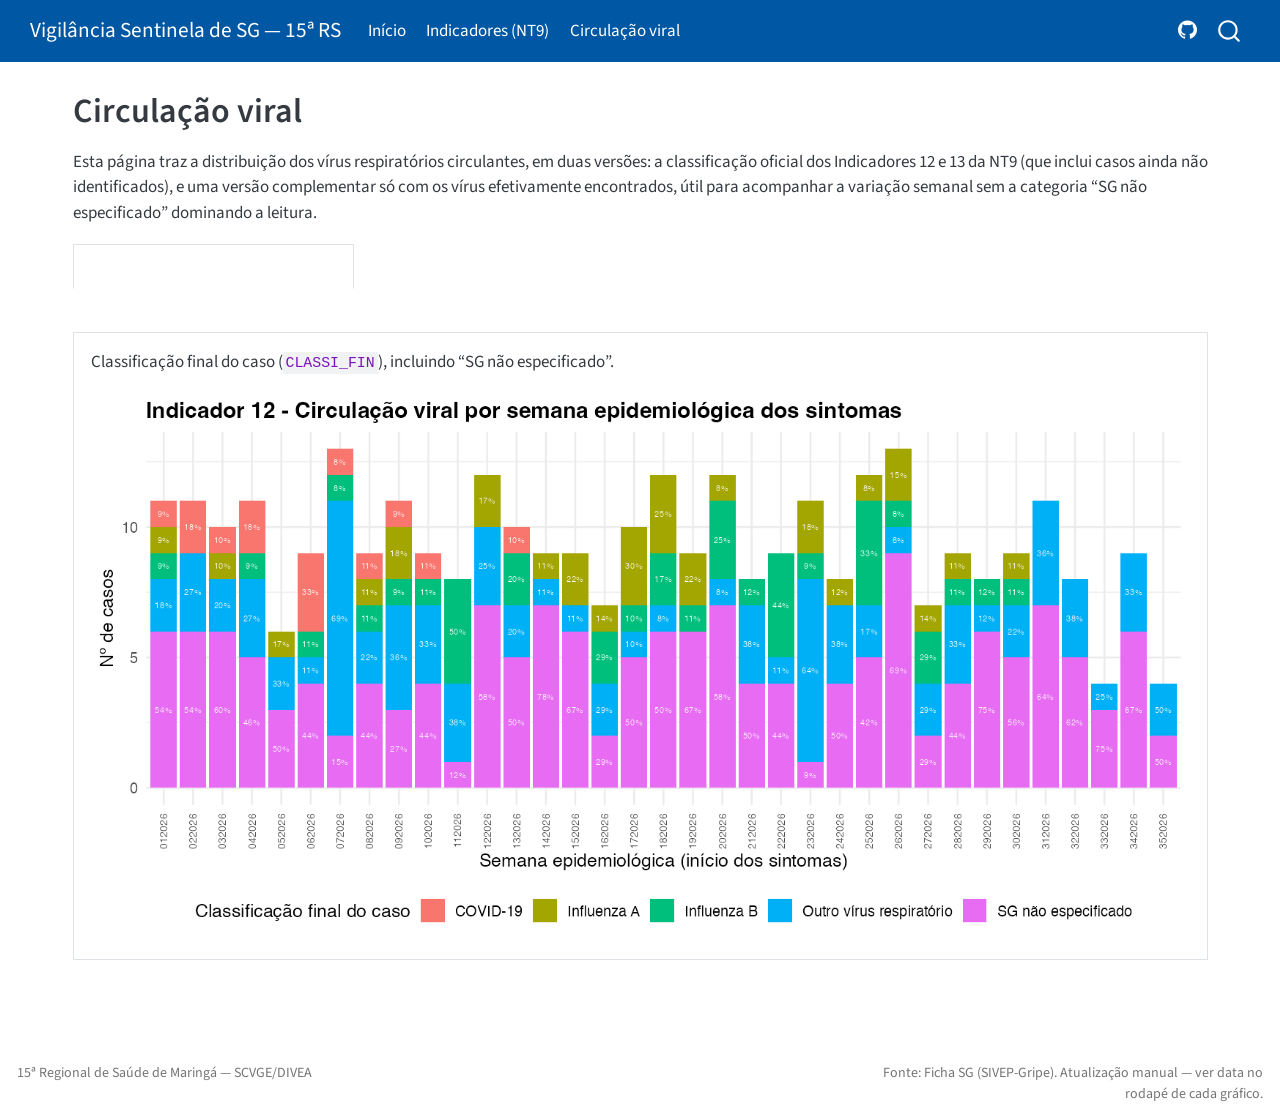
==== docs/circulacao-viral.html @ 69118b9c "Atualiza indicadores SG - 2026-09-19 02:46" ====
<!DOCTYPE html>
<html xmlns="http://www.w3.org/1999/xhtml" lang="en" xml:lang="en"><head>

<meta charset="utf-8">
<meta name="generator" content="quarto-1.8.27">

<meta name="viewport" content="width=device-width, initial-scale=1.0, user-scalable=yes">


<title>Circulação viral – Vigilância Sentinela de SG — 15ª RS</title>
<style>
code{white-space: pre-wrap;}
span.smallcaps{font-variant: small-caps;}
div.columns{display: flex; gap: min(4vw, 1.5em);}
div.column{flex: auto; overflow-x: auto;}
div.hanging-indent{margin-left: 1.5em; text-indent: -1.5em;}
ul.task-list{list-style: none;}
ul.task-list li input[type="checkbox"] {
  width: 0.8em;
  margin: 0 0.8em 0.2em -1em; /* quarto-specific, see https://github.com/quarto-dev/quarto-cli/issues/4556 */ 
  vertical-align: middle;
}
</style>


<script src="site_libs/quarto-nav/quarto-nav.js"></script>
<script src="site_libs/quarto-nav/headroom.min.js"></script>
<script src="site_libs/clipboard/clipboard.min.js"></script>
<script src="site_libs/quarto-search/autocomplete.umd.js"></script>
<script src="site_libs/quarto-search/fuse.min.js"></script>
<script src="site_libs/quarto-search/quarto-search.js"></script>
<meta name="quarto:offset" content="./">
<script src="site_libs/quarto-html/quarto.js" type="module"></script>
<script src="site_libs/quarto-html/tabsets/tabsets.js" type="module"></script>
<script src="site_libs/quarto-html/axe/axe-check.js" type="module"></script>
<script src="site_libs/quarto-html/popper.min.js"></script>
<script src="site_libs/quarto-html/tippy.umd.min.js"></script>
<script src="site_libs/quarto-html/anchor.min.js"></script>
<link href="site_libs/quarto-html/tippy.css" rel="stylesheet">
<link href="site_libs/quarto-html/quarto-syntax-highlighting-ed96de9b727972fe78a7b5d16c58bf87.css" rel="stylesheet" id="quarto-text-highlighting-styles">
<script src="site_libs/bootstrap/bootstrap.min.js"></script>
<link href="site_libs/bootstrap/bootstrap-icons.css" rel="stylesheet">
<link href="site_libs/bootstrap/bootstrap-f245066ca199b7326ac6b360085ddf3a.min.css" rel="stylesheet" append-hash="true" id="quarto-bootstrap" data-mode="light">
<script id="quarto-search-options" type="application/json">{
  "location": "navbar",
  "copy-button": false,
  "collapse-after": 3,
  "panel-placement": "end",
  "type": "overlay",
  "limit": 50,
  "keyboard-shortcut": [
    "f",
    "/",
    "s"
  ],
  "show-item-context": false,
  "language": {
    "search-no-results-text": "No results",
    "search-matching-documents-text": "matching documents",
    "search-copy-link-title": "Copy link to search",
    "search-hide-matches-text": "Hide additional matches",
    "search-more-match-text": "more match in this document",
    "search-more-matches-text": "more matches in this document",
    "search-clear-button-title": "Clear",
    "search-text-placeholder": "",
    "search-detached-cancel-button-title": "Cancel",
    "search-submit-button-title": "Submit",
    "search-label": "Search"
  }
}</script>


<link rel="stylesheet" href="styles.css">
</head>

<body class="nav-fixed quarto-light">

<div id="quarto-search-results"></div>
  <header id="quarto-header" class="headroom fixed-top">
    <nav class="navbar navbar-expand-lg " data-bs-theme="dark">
      <div class="navbar-container container-fluid">
      <div class="navbar-brand-container mx-auto">
    <a class="navbar-brand" href="./index.html">
    <span class="navbar-title">Vigilância Sentinela de SG — 15ª RS</span>
    </a>
  </div>
            <div id="quarto-search" class="" title="Search"></div>
          <button class="navbar-toggler" type="button" data-bs-toggle="collapse" data-bs-target="#navbarCollapse" aria-controls="navbarCollapse" role="menu" aria-expanded="false" aria-label="Toggle navigation" onclick="if (window.quartoToggleHeadroom) { window.quartoToggleHeadroom(); }">
  <span class="navbar-toggler-icon"></span>
</button>
          <div class="collapse navbar-collapse" id="navbarCollapse">
            <ul class="navbar-nav navbar-nav-scroll me-auto">
  <li class="nav-item">
    <a class="nav-link" href="./index.html"> 
<span class="menu-text">Início</span></a>
  </li>  
  <li class="nav-item">
    <a class="nav-link" href="./indicadores.html"> 
<span class="menu-text">Indicadores (NT9)</span></a>
  </li>  
  <li class="nav-item">
    <a class="nav-link active" href="./circulacao-viral.html" aria-current="page"> 
<span class="menu-text">Circulação viral</span></a>
  </li>  
</ul>
            <ul class="navbar-nav navbar-nav-scroll ms-auto">
  <li class="nav-item compact">
    <a class="nav-link" href="https://github.com/valentim1979/vigilancia-sentinela"> <i class="bi bi-github" role="img" aria-label="GitHub">
</i> 
<span class="menu-text"></span></a>
  </li>  
</ul>
          </div> <!-- /navcollapse -->
            <div class="quarto-navbar-tools">
</div>
      </div> <!-- /container-fluid -->
    </nav>
</header>
<!-- content -->
<div id="quarto-content" class="quarto-container page-columns page-rows-contents page-layout-full page-navbar">
<!-- sidebar -->
<!-- margin-sidebar -->
    
<!-- main -->
<main class="content column-page" id="quarto-document-content">

<header id="title-block-header" class="quarto-title-block default">
<div class="quarto-title">
<h1 class="title">Circulação viral</h1>
</div>



<div class="quarto-title-meta column-page">

    
  
    
  </div>
  


</header>


<p>Esta página traz a distribuição dos vírus respiratórios circulantes, em duas versões: a classificação oficial dos Indicadores 12 e 13 da NT9 (que inclui casos ainda não identificados), e uma versão complementar só com os vírus efetivamente encontrados, útil para acompanhar a variação semanal sem a categoria “SG não especificado” dominando a leitura.</p>
<div class="tabset-margin-container"></div><div class="panel-tabset">
<ul class="nav nav-tabs" role="tablist"><li class="nav-item" role="presentation"><a class="nav-link active" id="tabset-1-1-tab" data-bs-toggle="tab" data-bs-target="#tabset-1-1" role="tab" aria-controls="tabset-1-1" aria-selected="true" href="">Indicador 12 — por semana (oficial)</a></li><li class="nav-item" role="presentation"><a class="nav-link" id="tabset-1-2-tab" data-bs-toggle="tab" data-bs-target="#tabset-1-2" role="tab" aria-controls="tabset-1-2" aria-selected="false" href="">Indicador 13 — por faixa etária (oficial)</a></li><li class="nav-item" role="presentation"><a class="nav-link" id="tabset-1-3-tab" data-bs-toggle="tab" data-bs-target="#tabset-1-3" role="tab" aria-controls="tabset-1-3" aria-selected="false" href="">Só vírus identificados — por semana</a></li><li class="nav-item" role="presentation"><a class="nav-link" id="tabset-1-4-tab" data-bs-toggle="tab" data-bs-target="#tabset-1-4" role="tab" aria-controls="tabset-1-4" aria-selected="false" href="">Só vírus identificados — por faixa etária</a></li></ul>
<div class="tab-content">
<div id="tabset-1-1" class="tab-pane active" role="tabpanel" aria-labelledby="tabset-1-1-tab">
<p>Classificação final do caso (<code>CLASSI_FIN</code>), incluindo “SG não especificado”.</p>
<p><img src="img/indicador_12_semanal.png" class="img-fluid"></p>
</div>
<div id="tabset-1-2" class="tab-pane" role="tabpanel" aria-labelledby="tabset-1-2-tab">
<p><img src="img/indicador_13_faixa.png" class="img-fluid"></p>
</div>
<div id="tabset-1-3" class="tab-pane" role="tabpanel" aria-labelledby="tabset-1-3-tab">
<p>Abre a categoria “Outro vírus respiratório” nos vírus específicos (VSR, Parainfluenza, Adenovírus, Metapneumovírus, Bocavírus, Rinovírus), usando os campos de RT-PCR e Imunofluorescência da ficha. Exclui “SG não especificado” e “outro agente etiológico” (não necessariamente viral). Um caso pode aparecer em mais de um vírus se houver codetecção.</p>
<p><img src="img/circulacao_viral_especifica.png" class="img-fluid"></p>
</div>
<div id="tabset-1-4" class="tab-pane" role="tabpanel" aria-labelledby="tabset-1-4-tab">
<p><img src="img/circulacao_viral_especifica_faixa.png" class="img-fluid"></p>
</div>
</div>
</div>



</main> <!-- /main -->
<script id="quarto-html-after-body" type="application/javascript">
  window.document.addEventListener("DOMContentLoaded", function (event) {
    const icon = "";
    const anchorJS = new window.AnchorJS();
    anchorJS.options = {
      placement: 'right',
      icon: icon
    };
    anchorJS.add('.anchored');
    const isCodeAnnotation = (el) => {
      for (const clz of el.classList) {
        if (clz.startsWith('code-annotation-')) {                     
          return true;
        }
      }
      return false;
    }
    const onCopySuccess = function(e) {
      // button target
      const button = e.trigger;
      // don't keep focus
      button.blur();
      // flash "checked"
      button.classList.add('code-copy-button-checked');
      var currentTitle = button.getAttribute("title");
      button.setAttribute("title", "Copied!");
      let tooltip;
      if (window.bootstrap) {
        button.setAttribute("data-bs-toggle", "tooltip");
        button.setAttribute("data-bs-placement", "left");
        button.setAttribute("data-bs-title", "Copied!");
        tooltip = new bootstrap.Tooltip(button, 
          { trigger: "manual", 
            customClass: "code-copy-button-tooltip",
            offset: [0, -8]});
        tooltip.show();    
      }
      setTimeout(function() {
        if (tooltip) {
          tooltip.hide();
          button.removeAttribute("data-bs-title");
          button.removeAttribute("data-bs-toggle");
          button.removeAttribute("data-bs-placement");
        }
        button.setAttribute("title", currentTitle);
        button.classList.remove('code-copy-button-checked');
      }, 1000);
      // clear code selection
      e.clearSelection();
    }
    const getTextToCopy = function(trigger) {
      const outerScaffold = trigger.parentElement.cloneNode(true);
      const codeEl = outerScaffold.querySelector('code');
      for (const childEl of codeEl.children) {
        if (isCodeAnnotation(childEl)) {
          childEl.remove();
        }
      }
      return codeEl.innerText;
    }
    const clipboard = new window.ClipboardJS('.code-copy-button:not([data-in-quarto-modal])', {
      text: getTextToCopy
    });
    clipboard.on('success', onCopySuccess);
    if (window.document.getElementById('quarto-embedded-source-code-modal')) {
      const clipboardModal = new window.ClipboardJS('.code-copy-button[data-in-quarto-modal]', {
        text: getTextToCopy,
        container: window.document.getElementById('quarto-embedded-source-code-modal')
      });
      clipboardModal.on('success', onCopySuccess);
    }
      var localhostRegex = new RegExp(/^(?:http|https):\/\/localhost\:?[0-9]*\//);
      var mailtoRegex = new RegExp(/^mailto:/);
        var filterRegex = new RegExp('/' + window.location.host + '/');
      var isInternal = (href) => {
          return filterRegex.test(href) || localhostRegex.test(href) || mailtoRegex.test(href);
      }
      // Inspect non-navigation links and adorn them if external
     var links = window.document.querySelectorAll('a[href]:not(.nav-link):not(.navbar-brand):not(.toc-action):not(.sidebar-link):not(.sidebar-item-toggle):not(.pagination-link):not(.no-external):not([aria-hidden]):not(.dropdown-item):not(.quarto-navigation-tool):not(.about-link)');
      for (var i=0; i<links.length; i++) {
        const link = links[i];
        if (!isInternal(link.href)) {
          // undo the damage that might have been done by quarto-nav.js in the case of
          // links that we want to consider external
          if (link.dataset.originalHref !== undefined) {
            link.href = link.dataset.originalHref;
          }
        }
      }
    function tippyHover(el, contentFn, onTriggerFn, onUntriggerFn) {
      const config = {
        allowHTML: true,
        maxWidth: 500,
        delay: 100,
        arrow: false,
        appendTo: function(el) {
            return el.parentElement;
        },
        interactive: true,
        interactiveBorder: 10,
        theme: 'quarto',
        placement: 'bottom-start',
      };
      if (contentFn) {
        config.content = contentFn;
      }
      if (onTriggerFn) {
        config.onTrigger = onTriggerFn;
      }
      if (onUntriggerFn) {
        config.onUntrigger = onUntriggerFn;
      }
      window.tippy(el, config); 
    }
    const noterefs = window.document.querySelectorAll('a[role="doc-noteref"]');
    for (var i=0; i<noterefs.length; i++) {
      const ref = noterefs[i];
      tippyHover(ref, function() {
        // use id or data attribute instead here
        let href = ref.getAttribute('data-footnote-href') || ref.getAttribute('href');
        try { href = new URL(href).hash; } catch {}
        const id = href.replace(/^#\/?/, "");
        const note = window.document.getElementById(id);
        if (note) {
          return note.innerHTML;
        } else {
          return "";
        }
      });
    }
    const xrefs = window.document.querySelectorAll('a.quarto-xref');
    const processXRef = (id, note) => {
      // Strip column container classes
      const stripColumnClz = (el) => {
        el.classList.remove("page-full", "page-columns");
        if (el.children) {
          for (const child of el.children) {
            stripColumnClz(child);
          }
        }
      }
      stripColumnClz(note)
      if (id === null || id.startsWith('sec-')) {
        // Special case sections, only their first couple elements
        const container = document.createElement("div");
        if (note.children && note.children.length > 2) {
          container.appendChild(note.children[0].cloneNode(true));
          for (let i = 1; i < note.children.length; i++) {
            const child = note.children[i];
            if (child.tagName === "P" && child.innerText === "") {
              continue;
            } else {
              container.appendChild(child.cloneNode(true));
              break;
            }
          }
          if (window.Quarto?.typesetMath) {
            window.Quarto.typesetMath(container);
          }
          return container.innerHTML
        } else {
          if (window.Quarto?.typesetMath) {
            window.Quarto.typesetMath(note);
          }
          return note.innerHTML;
        }
      } else {
        // Remove any anchor links if they are present
        const anchorLink = note.querySelector('a.anchorjs-link');
        if (anchorLink) {
          anchorLink.remove();
        }
        if (window.Quarto?.typesetMath) {
          window.Quarto.typesetMath(note);
        }
        if (note.classList.contains("callout")) {
          return note.outerHTML;
        } else {
          return note.innerHTML;
        }
      }
    }
    for (var i=0; i<xrefs.length; i++) {
      const xref = xrefs[i];
      tippyHover(xref, undefined, function(instance) {
        instance.disable();
        let url = xref.getAttribute('href');
        let hash = undefined; 
        if (url.startsWith('#')) {
          hash = url;
        } else {
          try { hash = new URL(url).hash; } catch {}
        }
        if (hash) {
          const id = hash.replace(/^#\/?/, "");
          const note = window.document.getElementById(id);
          if (note !== null) {
            try {
              const html = processXRef(id, note.cloneNode(true));
              instance.setContent(html);
            } finally {
              instance.enable();
              instance.show();
            }
          } else {
            // See if we can fetch this
            fetch(url.split('#')[0])
            .then(res => res.text())
            .then(html => {
              const parser = new DOMParser();
              const htmlDoc = parser.parseFromString(html, "text/html");
              const note = htmlDoc.getElementById(id);
              if (note !== null) {
                const html = processXRef(id, note);
                instance.setContent(html);
              } 
            }).finally(() => {
              instance.enable();
              instance.show();
            });
          }
        } else {
          // See if we can fetch a full url (with no hash to target)
          // This is a special case and we should probably do some content thinning / targeting
          fetch(url)
          .then(res => res.text())
          .then(html => {
            const parser = new DOMParser();
            const htmlDoc = parser.parseFromString(html, "text/html");
            const note = htmlDoc.querySelector('main.content');
            if (note !== null) {
              // This should only happen for chapter cross references
              // (since there is no id in the URL)
              // remove the first header
              if (note.children.length > 0 && note.children[0].tagName === "HEADER") {
                note.children[0].remove();
              }
              const html = processXRef(null, note);
              instance.setContent(html);
            } 
          }).finally(() => {
            instance.enable();
            instance.show();
          });
        }
      }, function(instance) {
      });
    }
        let selectedAnnoteEl;
        const selectorForAnnotation = ( cell, annotation) => {
          let cellAttr = 'data-code-cell="' + cell + '"';
          let lineAttr = 'data-code-annotation="' +  annotation + '"';
          const selector = 'span[' + cellAttr + '][' + lineAttr + ']';
          return selector;
        }
        const selectCodeLines = (annoteEl) => {
          const doc = window.document;
          const targetCell = annoteEl.getAttribute("data-target-cell");
          const targetAnnotation = annoteEl.getAttribute("data-target-annotation");
          const annoteSpan = window.document.querySelector(selectorForAnnotation(targetCell, targetAnnotation));
          const lines = annoteSpan.getAttribute("data-code-lines").split(",");
          const lineIds = lines.map((line) => {
            return targetCell + "-" + line;
          })
          let top = null;
          let height = null;
          let parent = null;
          if (lineIds.length > 0) {
              //compute the position of the single el (top and bottom and make a div)
              const el = window.document.getElementById(lineIds[0]);
              top = el.offsetTop;
              height = el.offsetHeight;
              parent = el.parentElement.parentElement;
            if (lineIds.length > 1) {
              const lastEl = window.document.getElementById(lineIds[lineIds.length - 1]);
              const bottom = lastEl.offsetTop + lastEl.offsetHeight;
              height = bottom - top;
            }
            if (top !== null && height !== null && parent !== null) {
              // cook up a div (if necessary) and position it 
              let div = window.document.getElementById("code-annotation-line-highlight");
              if (div === null) {
                div = window.document.createElement("div");
                div.setAttribute("id", "code-annotation-line-highlight");
                div.style.position = 'absolute';
                parent.appendChild(div);
              }
              div.style.top = top - 2 + "px";
              div.style.height = height + 4 + "px";
              div.style.left = 0;
              let gutterDiv = window.document.getElementById("code-annotation-line-highlight-gutter");
              if (gutterDiv === null) {
                gutterDiv = window.document.createElement("div");
                gutterDiv.setAttribute("id", "code-annotation-line-highlight-gutter");
                gutterDiv.style.position = 'absolute';
                const codeCell = window.document.getElementById(targetCell);
                const gutter = codeCell.querySelector('.code-annotation-gutter');
                gutter.appendChild(gutterDiv);
              }
              gutterDiv.style.top = top - 2 + "px";
              gutterDiv.style.height = height + 4 + "px";
            }
            selectedAnnoteEl = annoteEl;
          }
        };
        const unselectCodeLines = () => {
          const elementsIds = ["code-annotation-line-highlight", "code-annotation-line-highlight-gutter"];
          elementsIds.forEach((elId) => {
            const div = window.document.getElementById(elId);
            if (div) {
              div.remove();
            }
          });
          selectedAnnoteEl = undefined;
        };
          // Handle positioning of the toggle
      window.addEventListener(
        "resize",
        throttle(() => {
          elRect = undefined;
          if (selectedAnnoteEl) {
            selectCodeLines(selectedAnnoteEl);
          }
        }, 10)
      );
      function throttle(fn, ms) {
      let throttle = false;
      let timer;
        return (...args) => {
          if(!throttle) { // first call gets through
              fn.apply(this, args);
              throttle = true;
          } else { // all the others get throttled
              if(timer) clearTimeout(timer); // cancel #2
              timer = setTimeout(() => {
                fn.apply(this, args);
                timer = throttle = false;
              }, ms);
          }
        };
      }
        // Attach click handler to the DT
        const annoteDls = window.document.querySelectorAll('dt[data-target-cell]');
        for (const annoteDlNode of annoteDls) {
          annoteDlNode.addEventListener('click', (event) => {
            const clickedEl = event.target;
            if (clickedEl !== selectedAnnoteEl) {
              unselectCodeLines();
              const activeEl = window.document.querySelector('dt[data-target-cell].code-annotation-active');
              if (activeEl) {
                activeEl.classList.remove('code-annotation-active');
              }
              selectCodeLines(clickedEl);
              clickedEl.classList.add('code-annotation-active');
            } else {
              // Unselect the line
              unselectCodeLines();
              clickedEl.classList.remove('code-annotation-active');
            }
          });
        }
    const findCites = (el) => {
      const parentEl = el.parentElement;
      if (parentEl) {
        const cites = parentEl.dataset.cites;
        if (cites) {
          return {
            el,
            cites: cites.split(' ')
          };
        } else {
          return findCites(el.parentElement)
        }
      } else {
        return undefined;
      }
    };
    var bibliorefs = window.document.querySelectorAll('a[role="doc-biblioref"]');
    for (var i=0; i<bibliorefs.length; i++) {
      const ref = bibliorefs[i];
      const citeInfo = findCites(ref);
      if (citeInfo) {
        tippyHover(citeInfo.el, function() {
          var popup = window.document.createElement('div');
          citeInfo.cites.forEach(function(cite) {
            var citeDiv = window.document.createElement('div');
            citeDiv.classList.add('hanging-indent');
            citeDiv.classList.add('csl-entry');
            var biblioDiv = window.document.getElementById('ref-' + cite);
            if (biblioDiv) {
              citeDiv.innerHTML = biblioDiv.innerHTML;
            }
            popup.appendChild(citeDiv);
          });
          return popup.innerHTML;
        });
      }
    }
  });
  </script>
</div> <!-- /content -->
<footer class="footer">
  <div class="nav-footer">
    <div class="nav-footer-left">
<p>15ª Regional de Saúde de Maringá — SCVGE/DIVEA</p>
</div>   
    <div class="nav-footer-center">
      &nbsp;
    </div>
    <div class="nav-footer-right">
<p>Fonte: Ficha SG (SIVEP-Gripe). Atualização manual — ver data no rodapé de cada gráfico.</p>
</div>
  </div>
</footer>




</body></html>
---- docs/site_libs/quarto-html/tippy.css ----
.tippy-box[data-animation=fade][data-state=hidden]{opacity:0}[data-tippy-root]{max-width:calc(100vw - 10px)}.tippy-box{position:relative;background-color:#333;color:#fff;border-radius:4px;font-size:14px;line-height:1.4;white-space:normal;outline:0;transition-property:transform,visibility,opacity}.tippy-box[data-placement^=top]>.tippy-arrow{bottom:0}.tippy-box[data-placement^=top]>.tippy-arrow:before{bottom:-7px;left:0;border-width:8px 8px 0;border-top-color:initial;transform-origin:center top}.tippy-box[data-placement^=bottom]>.tippy-arrow{top:0}.tippy-box[data-placement^=bottom]>.tippy-arrow:before{top:-7px;left:0;border-width:0 8px 8px;border-bottom-color:initial;transform-origin:center bottom}.tippy-box[data-placement^=left]>.tippy-arrow{right:0}.tippy-box[data-placement^=left]>.tippy-arrow:before{border-width:8px 0 8px 8px;border-left-color:initial;right:-7px;transform-origin:center left}.tippy-box[data-placement^=right]>.tippy-arrow{left:0}.tippy-box[data-placement^=right]>.tippy-arrow:before{left:-7px;border-width:8px 8px 8px 0;border-right-color:initial;transform-origin:center right}.tippy-box[data-inertia][data-state=visible]{transition-timing-function:cubic-bezier(.54,1.5,.38,1.11)}.tippy-arrow{width:16px;height:16px;color:#333}.tippy-arrow:before{content:"";position:absolute;border-color:transparent;border-style:solid}.tippy-content{position:relative;padding:5px 9px;z-index:1}
---- docs/site_libs/quarto-html/quarto-syntax-highlighting-ed96de9b727972fe78a7b5d16c58bf87.css ----
/* quarto syntax highlight colors */
:root {
  --quarto-hl-ot-color: #003B4F;
  --quarto-hl-at-color: #657422;
  --quarto-hl-ss-color: #20794D;
  --quarto-hl-an-color: #5E5E5E;
  --quarto-hl-fu-color: #4758AB;
  --quarto-hl-st-color: #20794D;
  --quarto-hl-cf-color: #003B4F;
  --quarto-hl-op-color: #5E5E5E;
  --quarto-hl-er-color: #AD0000;
  --quarto-hl-bn-color: #AD0000;
  --quarto-hl-al-color: #AD0000;
  --quarto-hl-va-color: #111111;
  --quarto-hl-bu-color: inherit;
  --quarto-hl-ex-color: inherit;
  --quarto-hl-pp-color: #AD0000;
  --quarto-hl-in-color: #5E5E5E;
  --quarto-hl-vs-color: #20794D;
  --quarto-hl-wa-color: #5E5E5E;
  --quarto-hl-do-color: #5E5E5E;
  --quarto-hl-im-color: #00769E;
  --quarto-hl-ch-color: #20794D;
  --quarto-hl-dt-color: #AD0000;
  --quarto-hl-fl-color: #AD0000;
  --quarto-hl-co-color: #5E5E5E;
  --quarto-hl-cv-color: #5E5E5E;
  --quarto-hl-cn-color: #8f5902;
  --quarto-hl-sc-color: #5E5E5E;
  --quarto-hl-dv-color: #AD0000;
  --quarto-hl-kw-color: #003B4F;
}

/* other quarto variables */
:root {
  --quarto-font-monospace: SFMono-Regular, Menlo, Monaco, Consolas, "Liberation Mono", "Courier New", monospace;
}

/* syntax highlight based on Pandoc's rules */
pre > code.sourceCode > span {
  color: #003B4F;
}

code.sourceCode > span {
  color: #003B4F;
}

div.sourceCode,
div.sourceCode pre.sourceCode {
  color: #003B4F;
}

/* Normal */
code span {
  color: #003B4F;
}

/* Alert */
code span.al {
  color: #AD0000;
  font-style: inherit;
}

/* Annotation */
code span.an {
  color: #5E5E5E;
  font-style: inherit;
}

/* Attribute */
code span.at {
  color: #657422;
  font-style: inherit;
}

/* BaseN */
code span.bn {
  color: #AD0000;
  font-style: inherit;
}

/* BuiltIn */
code span.bu {
  font-style: inherit;
}

/* ControlFlow */
code span.cf {
  color: #003B4F;
  font-weight: bold;
  font-style: inherit;
}

/* Char */
code span.ch {
  color: #20794D;
  font-style: inherit;
}

/* Constant */
code span.cn {
  color: #8f5902;
  font-style: inherit;
}

/* Comment */
code span.co {
  color: #5E5E5E;
  font-style: inherit;
}

/* CommentVar */
code span.cv {
  color: #5E5E5E;
  font-style: italic;
}

/* Documentation */
code span.do {
  color: #5E5E5E;
  font-style: italic;
}

/* DataType */
code span.dt {
  color: #AD0000;
  font-style: inherit;
}

/* DecVal */
code span.dv {
  color: #AD0000;
  font-style: inherit;
}

/* Error */
code span.er {
  color: #AD0000;
  font-style: inherit;
}

/* Extension */
code span.ex {
  font-style: inherit;
}

/* Float */
code span.fl {
  color: #AD0000;
  font-style: inherit;
}

/* Function */
code span.fu {
  color: #4758AB;
  font-style: inherit;
}

/* Import */
code span.im {
  color: #00769E;
  font-style: inherit;
}

/* Information */
code span.in {
  color: #5E5E5E;
  font-style: inherit;
}

/* Keyword */
code span.kw {
  color: #003B4F;
  font-weight: bold;
  font-style: inherit;
}

/* Operator */
code span.op {
  color: #5E5E5E;
  font-style: inherit;
}

/* Other */
code span.ot {
  color: #003B4F;
  font-style: inherit;
}

/* Preprocessor */
code span.pp {
  color: #AD0000;
  font-style: inherit;
}

/* SpecialChar */
code span.sc {
  color: #5E5E5E;
  font-style: inherit;
}

/* SpecialString */
code span.ss {
  color: #20794D;
  font-style: inherit;
}

/* String */
code span.st {
  color: #20794D;
  font-style: inherit;
}

/* Variable */
code span.va {
  color: #111111;
  font-style: inherit;
}

/* VerbatimString */
code span.vs {
  color: #20794D;
  font-style: inherit;
}

/* Warning */
code span.wa {
  color: #5E5E5E;
  font-style: italic;
}

.prevent-inlining {
  content: "</";
}

/*# sourceMappingURL=0920dd6d7437995b8cdf7429764427b1.css.map */
---- docs/styles.css ----
/* Cor padrão já usada nos outros painéis/gráficos da 15ª RS
   (ver /projects/.../standards-and-learnings.md: "Bar chart color standard: #0057A3") */
:root {
  --sg-azul: #0057A3;
}

.navbar {
  background-color: var(--sg-azul) !important;
}

.navbar-brand, .nav-link {
  color: #ffffff !important;
}

.indicador-card {
  border: 1px solid #e0e0e0;
  border-radius: 8px;
  padding: 1rem;
  margin-bottom: 2rem;
}

.indicador-card img {
  max-width: 100%;
  height: auto;
}

.aviso-dado {
  background-color: #fff3cd;
  border-left: 4px solid #e6a817;
  padding: 0.75rem 1rem;
  margin: 1rem 0;
  font-size: 0.92rem;
}
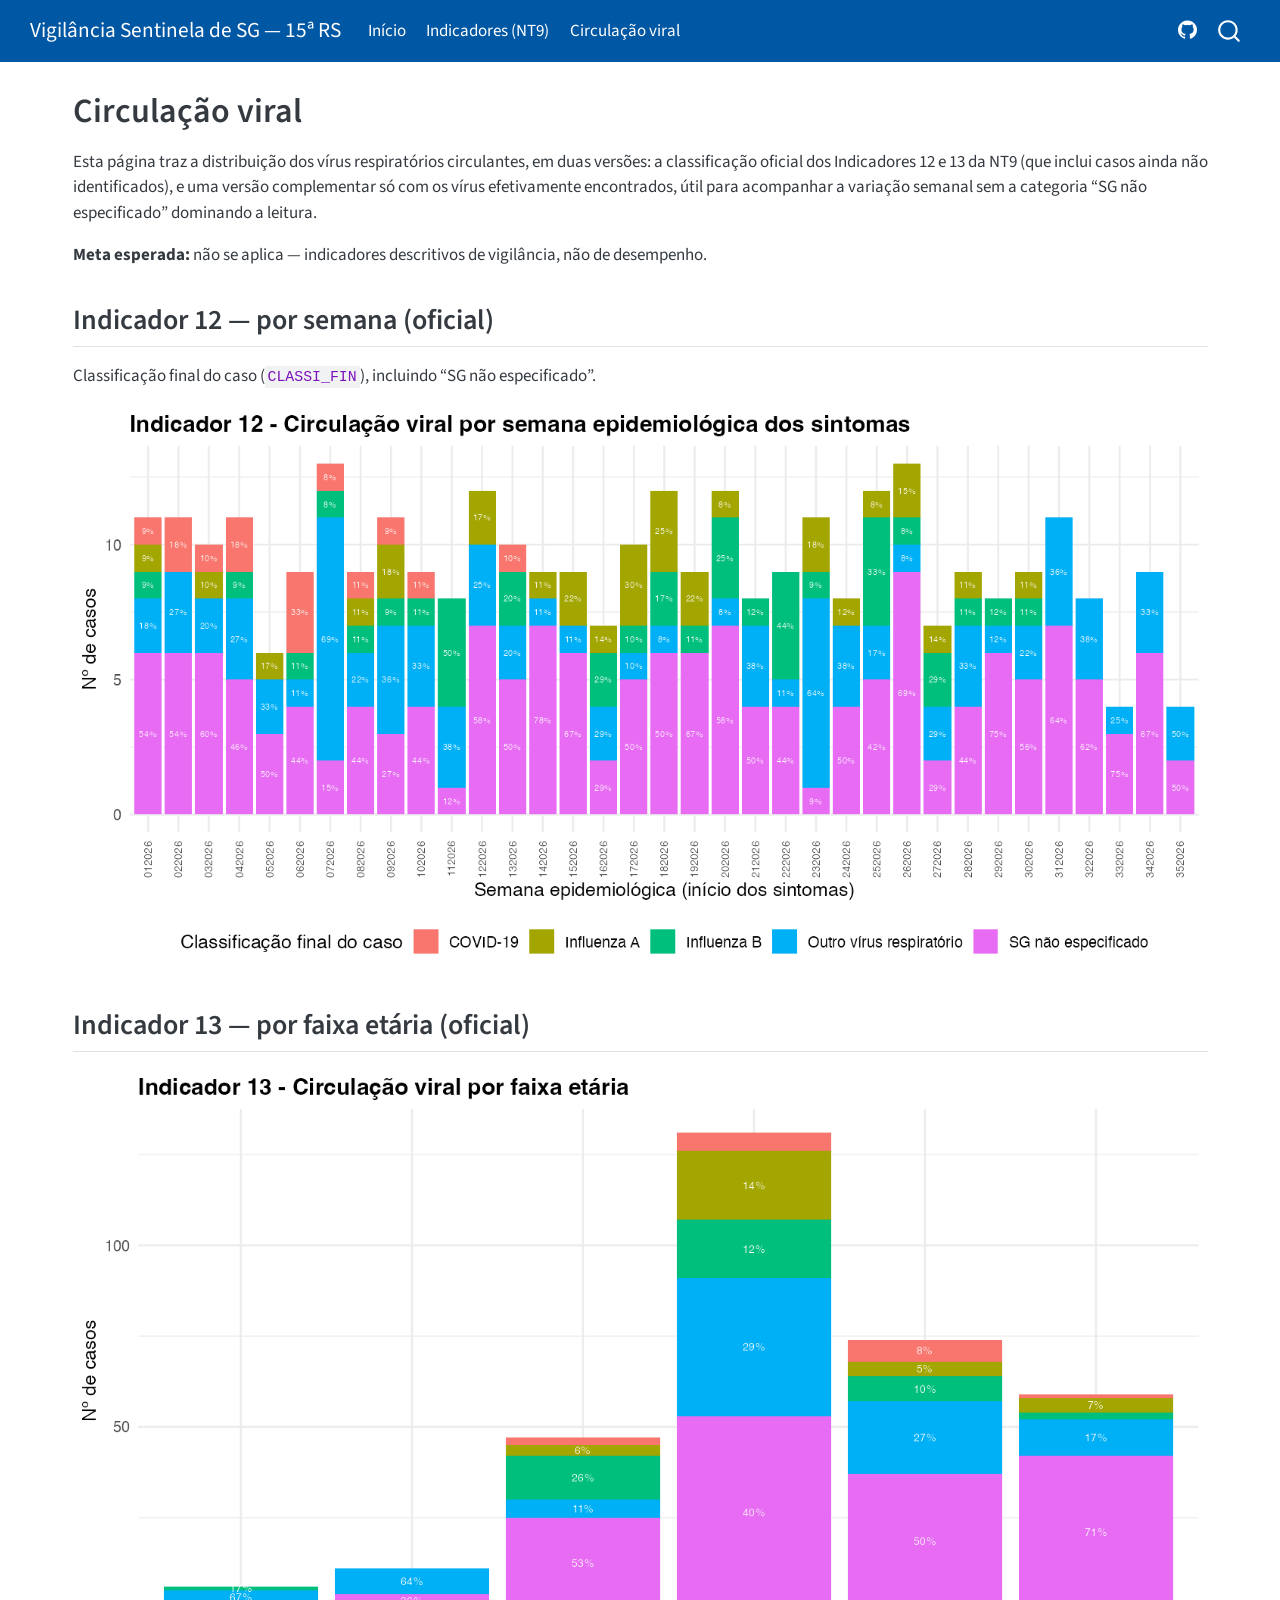
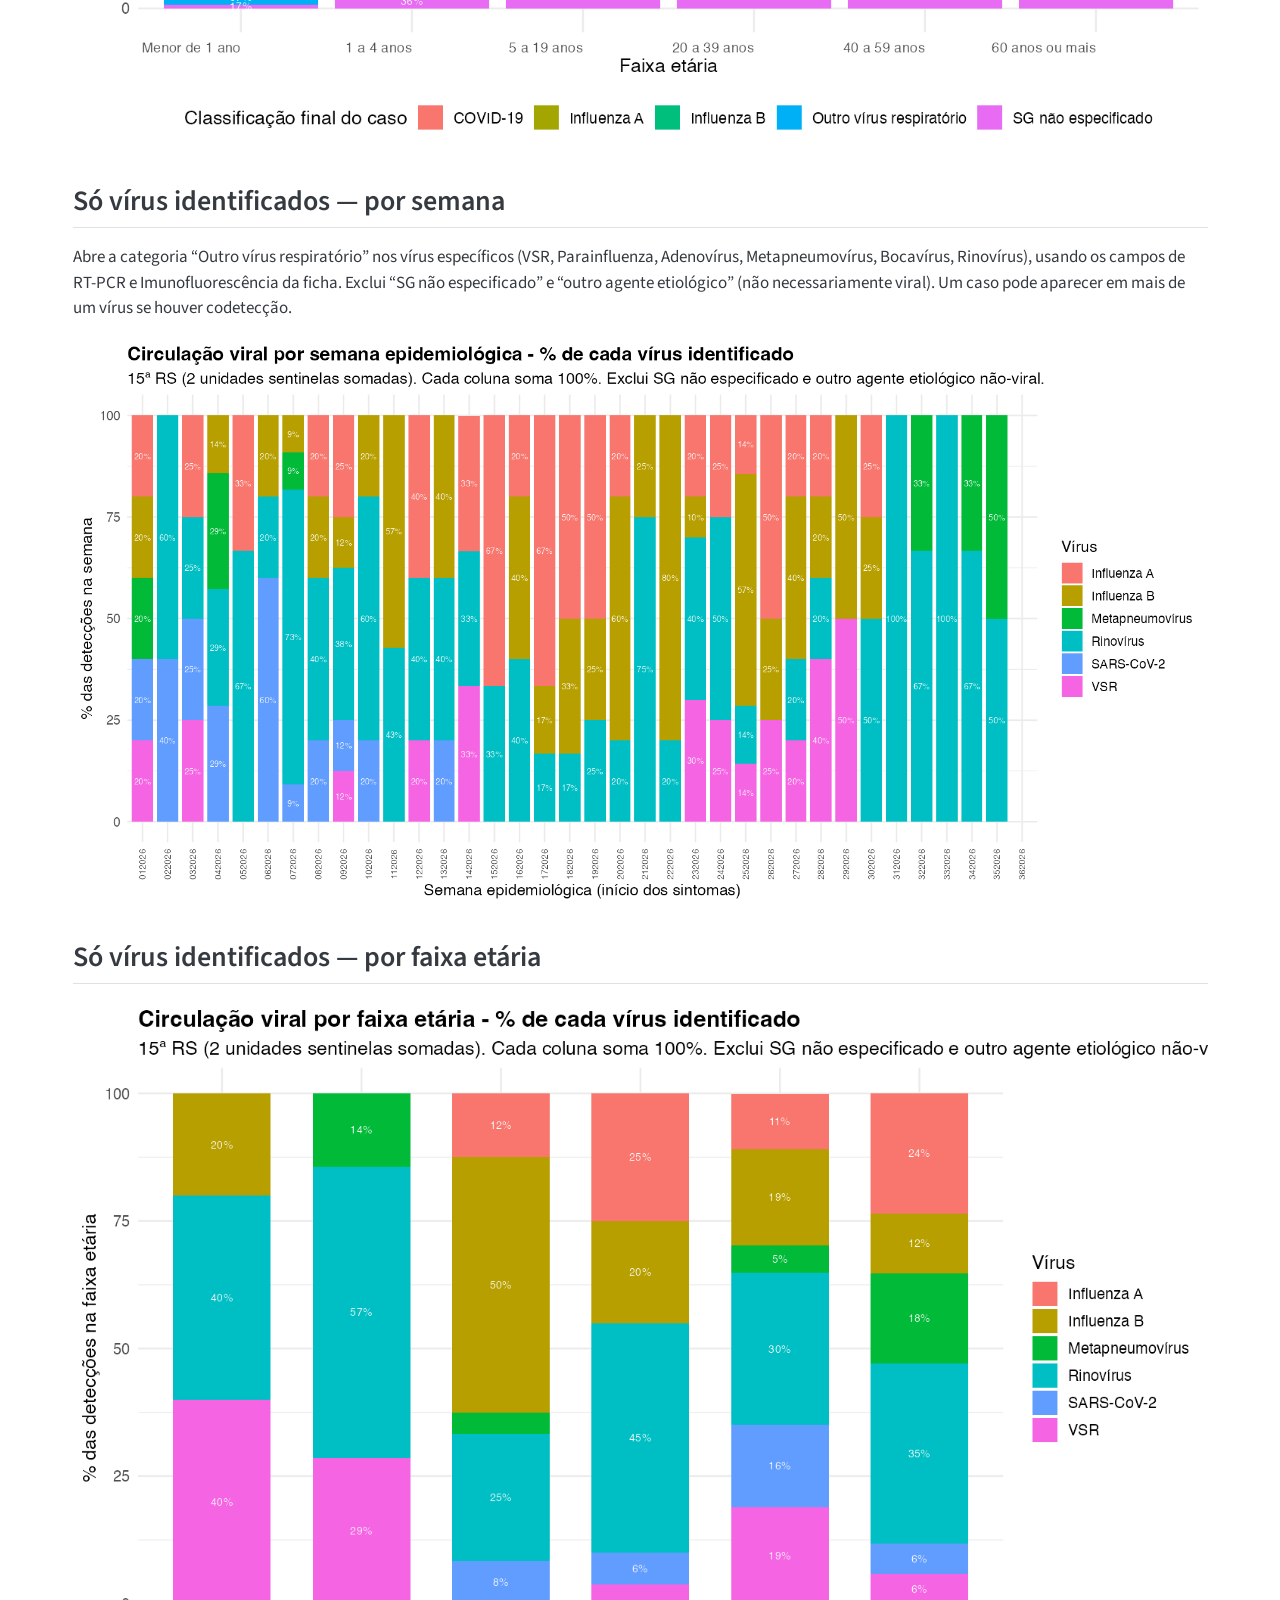
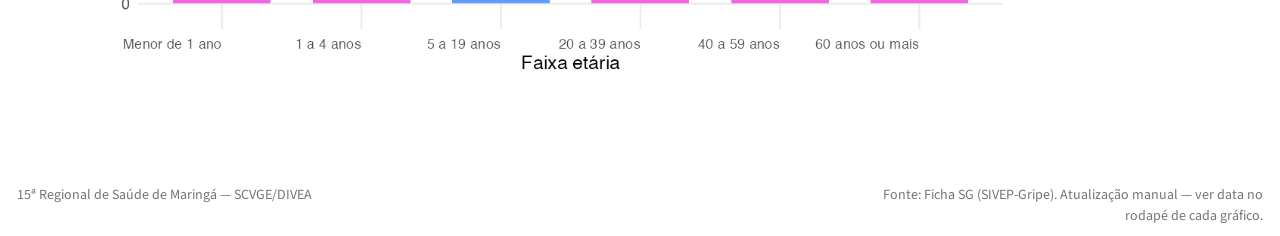
==== commit 9d1f0e52: "Atualiza indicadores SG - 2026-09-19 20:21" ====
--- a/docs/circulacao-viral.html
+++ b/docs/circulacao-viral.html
@@ -144,27 +144,27 @@
 
 
 <p>Esta página traz a distribuição dos vírus respiratórios circulantes, em duas versões: a classificação oficial dos Indicadores 12 e 13 da NT9 (que inclui casos ainda não identificados), e uma versão complementar só com os vírus efetivamente encontrados, útil para acompanhar a variação semanal sem a categoria “SG não especificado” dominando a leitura.</p>
-<div class="tabset-margin-container"></div><div class="panel-tabset">
-<ul class="nav nav-tabs" role="tablist"><li class="nav-item" role="presentation"><a class="nav-link active" id="tabset-1-1-tab" data-bs-toggle="tab" data-bs-target="#tabset-1-1" role="tab" aria-controls="tabset-1-1" aria-selected="true" href="">Indicador 12 — por semana (oficial)</a></li><li class="nav-item" role="presentation"><a class="nav-link" id="tabset-1-2-tab" data-bs-toggle="tab" data-bs-target="#tabset-1-2" role="tab" aria-controls="tabset-1-2" aria-selected="false" href="">Indicador 13 — por faixa etária (oficial)</a></li><li class="nav-item" role="presentation"><a class="nav-link" id="tabset-1-3-tab" data-bs-toggle="tab" data-bs-target="#tabset-1-3" role="tab" aria-controls="tabset-1-3" aria-selected="false" href="">Só vírus identificados — por semana</a></li><li class="nav-item" role="presentation"><a class="nav-link" id="tabset-1-4-tab" data-bs-toggle="tab" data-bs-target="#tabset-1-4" role="tab" aria-controls="tabset-1-4" aria-selected="false" href="">Só vírus identificados — por faixa etária</a></li></ul>
-<div class="tab-content">
-<div id="tabset-1-1" class="tab-pane active" role="tabpanel" aria-labelledby="tabset-1-1-tab">
+<p><strong>Meta esperada:</strong> não se aplica — indicadores descritivos de vigilância, não de desempenho.</p>
+<section id="indicador-12-por-semana-oficial" class="level2">
+<h2 class="anchored" data-anchor-id="indicador-12-por-semana-oficial">Indicador 12 — por semana (oficial)</h2>
 <p>Classificação final do caso (<code>CLASSI_FIN</code>), incluindo “SG não especificado”.</p>
 <p><img src="img/indicador_12_semanal.png" class="img-fluid"></p>
-</div>
-<div id="tabset-1-2" class="tab-pane" role="tabpanel" aria-labelledby="tabset-1-2-tab">
+</section>
+<section id="indicador-13-por-faixa-etária-oficial" class="level2">
+<h2 class="anchored" data-anchor-id="indicador-13-por-faixa-etária-oficial">Indicador 13 — por faixa etária (oficial)</h2>
 <p><img src="img/indicador_13_faixa.png" class="img-fluid"></p>
-</div>
-<div id="tabset-1-3" class="tab-pane" role="tabpanel" aria-labelledby="tabset-1-3-tab">
+</section>
+<section id="só-vírus-identificados-por-semana" class="level2">
+<h2 class="anchored" data-anchor-id="só-vírus-identificados-por-semana">Só vírus identificados — por semana</h2>
 <p>Abre a categoria “Outro vírus respiratório” nos vírus específicos (VSR, Parainfluenza, Adenovírus, Metapneumovírus, Bocavírus, Rinovírus), usando os campos de RT-PCR e Imunofluorescência da ficha. Exclui “SG não especificado” e “outro agente etiológico” (não necessariamente viral). Um caso pode aparecer em mais de um vírus se houver codetecção.</p>
 <p><img src="img/circulacao_viral_especifica.png" class="img-fluid"></p>
-</div>
-<div id="tabset-1-4" class="tab-pane" role="tabpanel" aria-labelledby="tabset-1-4-tab">
+</section>
+<section id="só-vírus-identificados-por-faixa-etária" class="level2">
+<h2 class="anchored" data-anchor-id="só-vírus-identificados-por-faixa-etária">Só vírus identificados — por faixa etária</h2>
 <p><img src="img/circulacao_viral_especifica_faixa.png" class="img-fluid"></p>
-</div>
-</div>
-</div>
-
-
+
+
+</section>
 
 </main> <!-- /main -->
 <script id="quarto-html-after-body" type="application/javascript">
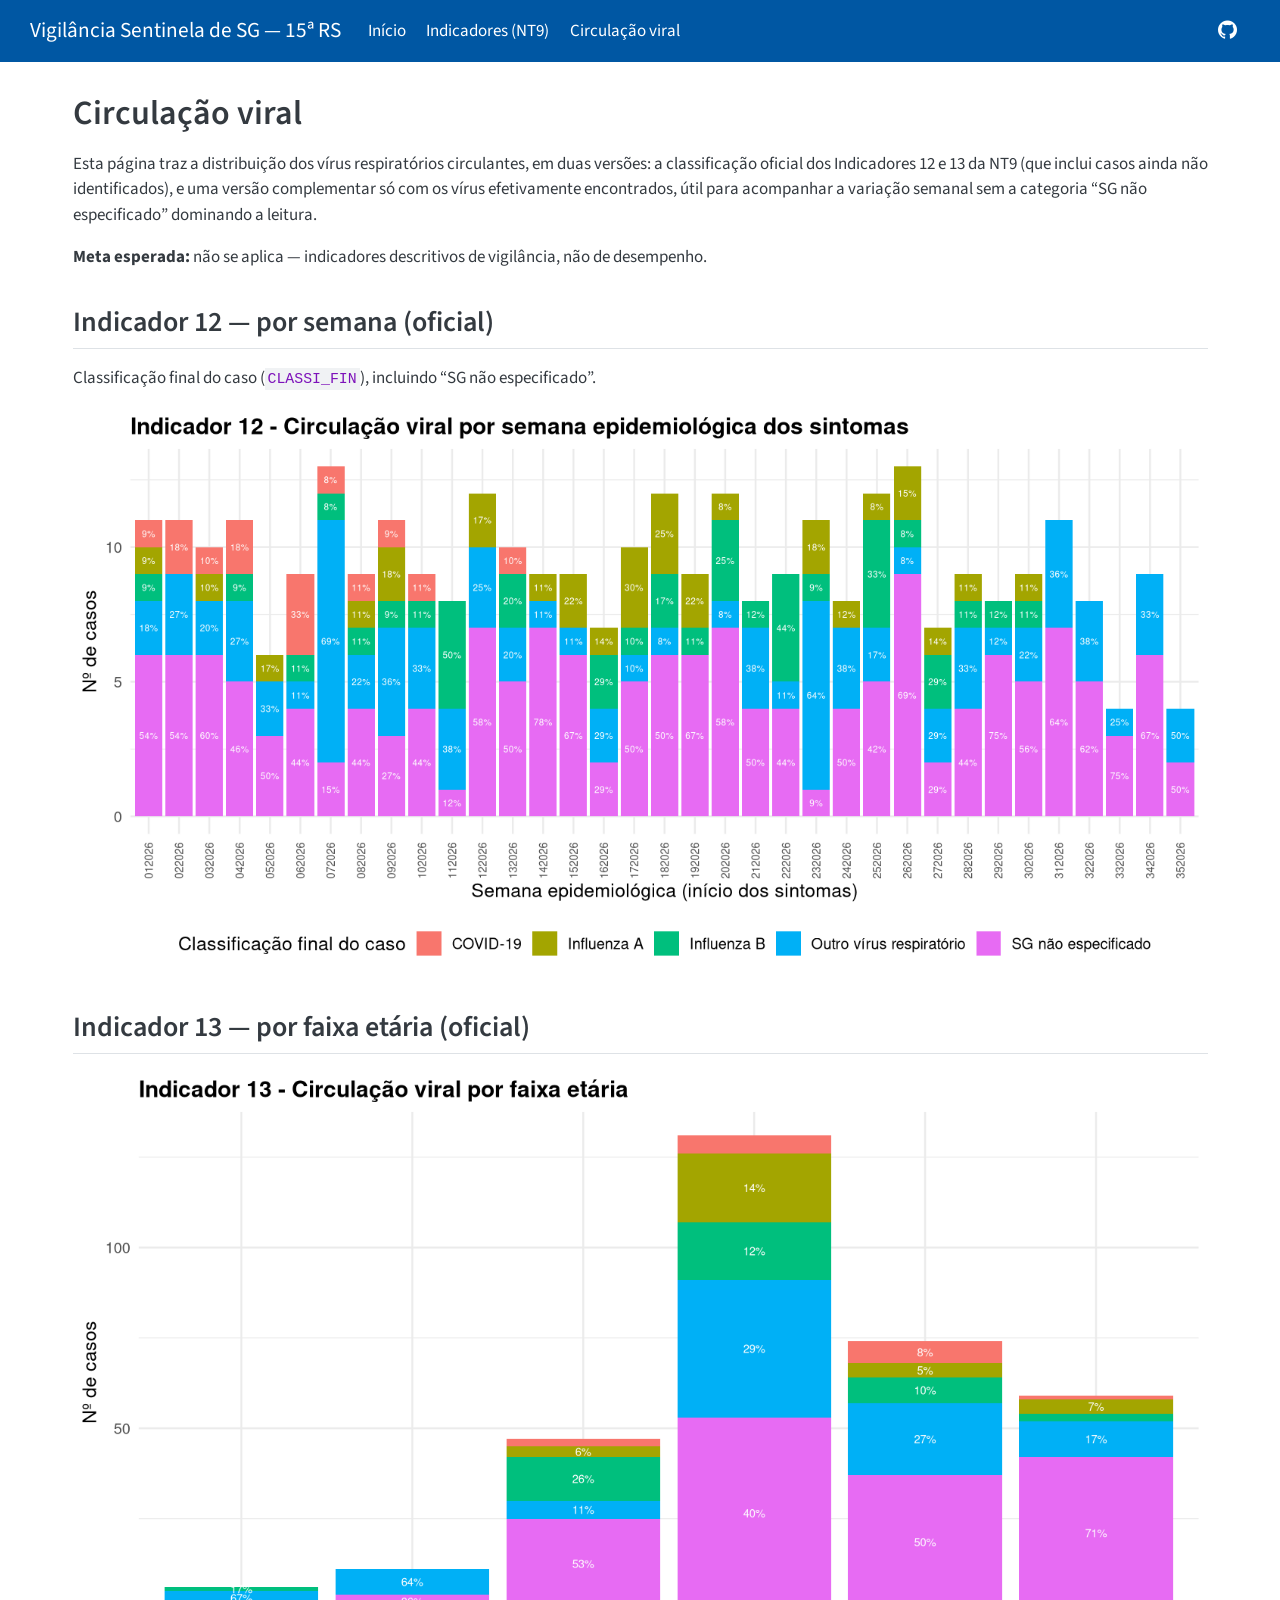
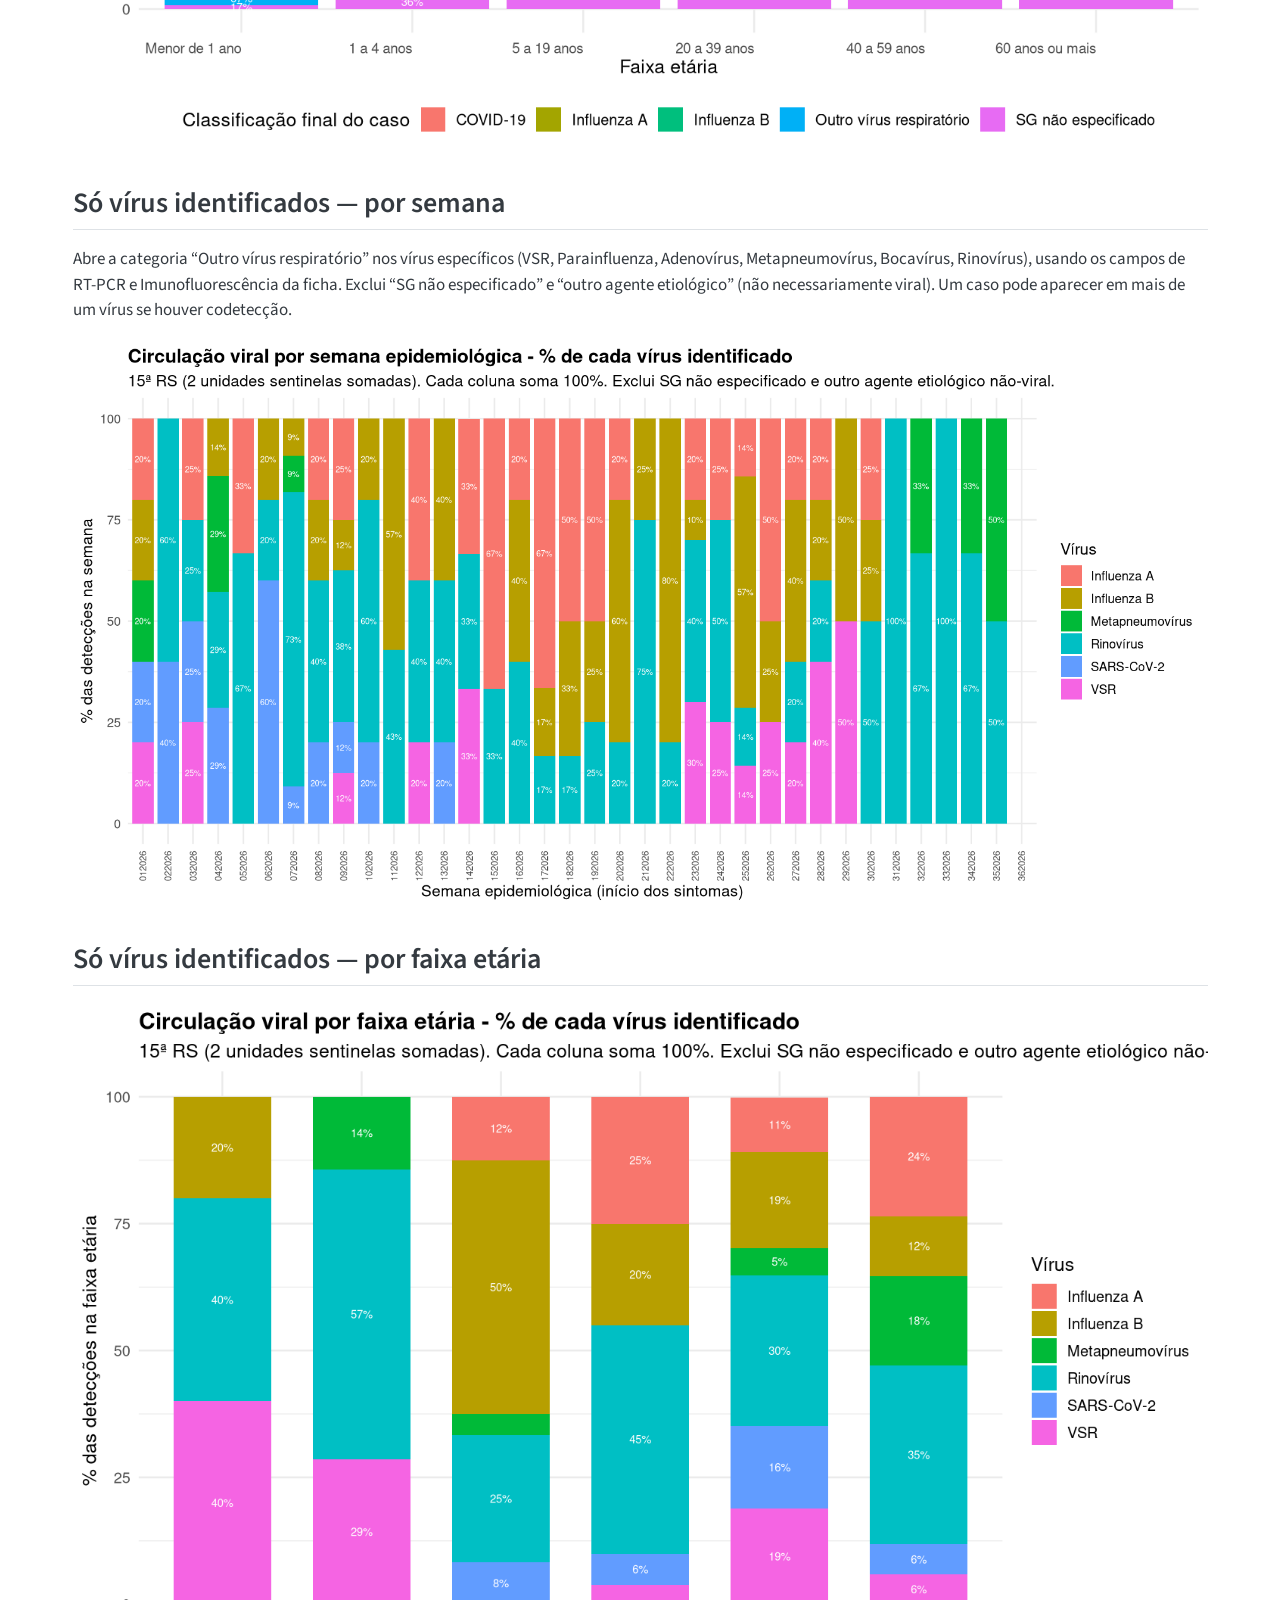
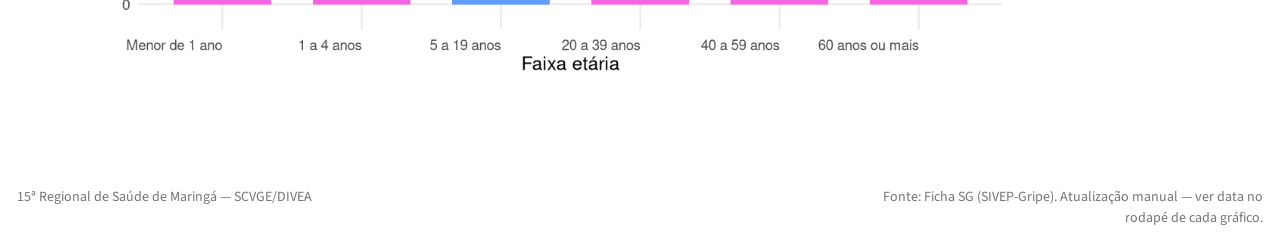
==== commit d6d69382: "Atualiza indicadores SG com export mais recente do Sivep-Gripe Co-Authored-By: Claude Sonnet 5 <nore" ====
--- a/docs/circulacao-viral.html
+++ b/docs/circulacao-viral.html
@@ -2,17 +2,23 @@
 <html xmlns="http://www.w3.org/1999/xhtml" lang="en" xml:lang="en"><head>
 
 <meta charset="utf-8">
-<meta name="generator" content="quarto-1.8.27">
+<meta name="generator" content="quarto-1.10.18">
 
 <meta name="viewport" content="width=device-width, initial-scale=1.0, user-scalable=yes">
 
 
 <title>Circulação viral – Vigilância Sentinela de SG — 15ª RS</title>
 <style>
-code{white-space: pre-wrap;}
+/* Default styles provided by pandoc.
+** See https://pandoc.org/MANUAL.html#variables-for-html for config info.
+*/
 span.smallcaps{font-variant: small-caps;}
-div.columns{display: flex; gap: min(4vw, 1.5em);}
-div.column{flex: auto; overflow-x: auto;}
+div.columns{display: flex; gap: 1.5em;}
+div.column{flex: auto;}
+@media screen {
+div.columns{gap: min(4vw, 1.5em);}
+div.column{overflow-x: auto;}
+}
 div.hanging-indent{margin-left: 1.5em; text-indent: -1.5em;}
 ul.task-list{list-style: none;}
 ul.task-list li input[type="checkbox"] {
@@ -32,15 +38,14 @@
 <meta name="quarto:offset" content="./">
 <script src="site_libs/quarto-html/quarto.js" type="module"></script>
 <script src="site_libs/quarto-html/tabsets/tabsets.js" type="module"></script>
-<script src="site_libs/quarto-html/axe/axe-check.js" type="module"></script>
 <script src="site_libs/quarto-html/popper.min.js"></script>
 <script src="site_libs/quarto-html/tippy.umd.min.js"></script>
 <script src="site_libs/quarto-html/anchor.min.js"></script>
 <link href="site_libs/quarto-html/tippy.css" rel="stylesheet">
-<link href="site_libs/quarto-html/quarto-syntax-highlighting-ed96de9b727972fe78a7b5d16c58bf87.css" rel="stylesheet" id="quarto-text-highlighting-styles">
+<link href="site_libs/quarto-html/quarto-syntax-highlighting-64a204ab8560d761af7679ceaba22944.css" rel="stylesheet" id="quarto-text-highlighting-styles">
 <script src="site_libs/bootstrap/bootstrap.min.js"></script>
 <link href="site_libs/bootstrap/bootstrap-icons.css" rel="stylesheet">
-<link href="site_libs/bootstrap/bootstrap-f245066ca199b7326ac6b360085ddf3a.min.css" rel="stylesheet" append-hash="true" id="quarto-bootstrap" data-mode="light">
+<link href="site_libs/bootstrap/bootstrap-221fb94c3ec07aa7e68c2d5abc4fc18e.min.css" rel="stylesheet" append-hash="true" id="quarto-bootstrap" data-mode="light">
 <script id="quarto-search-options" type="application/json">{
   "location": "navbar",
   "copy-button": false,
--- a/docs/site_libs/quarto-html/quarto-syntax-highlighting-64a204ab8560d761af7679ceaba22944.css
+++ b/docs/site_libs/quarto-html/quarto-syntax-highlighting-64a204ab8560d761af7679ceaba22944.css
@@ -0,0 +1,236 @@
+/* quarto syntax highlight colors */
+:root {
+  --quarto-hl-ot-color: #003B4F;
+  --quarto-hl-at-color: #657422;
+  --quarto-hl-ss-color: #20794D;
+  --quarto-hl-an-color: #5E5E5E;
+  --quarto-hl-fu-color: #4758AB;
+  --quarto-hl-st-color: #20794D;
+  --quarto-hl-cf-color: #003B4F;
+  --quarto-hl-op-color: #5E5E5E;
+  --quarto-hl-er-color: #AD0000;
+  --quarto-hl-bn-color: #AD0000;
+  --quarto-hl-al-color: #AD0000;
+  --quarto-hl-va-color: #111111;
+  --quarto-hl-bu-color: inherit;
+  --quarto-hl-ex-color: inherit;
+  --quarto-hl-pp-color: #AD0000;
+  --quarto-hl-in-color: #5E5E5E;
+  --quarto-hl-vs-color: #20794D;
+  --quarto-hl-wa-color: #5E5E5E;
+  --quarto-hl-do-color: #5E5E5E;
+  --quarto-hl-im-color: #00769E;
+  --quarto-hl-ch-color: #20794D;
+  --quarto-hl-dt-color: #AD0000;
+  --quarto-hl-fl-color: #AD0000;
+  --quarto-hl-co-color: #5E5E5E;
+  --quarto-hl-cv-color: #5E5E5E;
+  --quarto-hl-cn-color: #8f5902;
+  --quarto-hl-sc-color: #5E5E5E;
+  --quarto-hl-dv-color: #AD0000;
+  --quarto-hl-kw-color: #003B4F;
+}
+
+/* other quarto variables */
+:root {
+  --quarto-font-monospace: SFMono-Regular, Menlo, Monaco, Consolas, "Liberation Mono", "Courier New", monospace;
+}
+
+/* syntax highlight based on Pandoc's rules */
+pre > code.sourceCode > span {
+  color: #003B4F;
+}
+
+code.sourceCode > span {
+  color: #003B4F;
+}
+
+div.sourceCode,
+div.sourceCode pre.sourceCode {
+  color: #003B4F;
+}
+
+/* Normal */
+code span {
+  color: #003B4F;
+}
+
+/* Alert */
+code span.al {
+  color: #AD0000;
+  font-style: inherit;
+}
+
+/* Annotation */
+code span.an {
+  color: #5E5E5E;
+  font-style: inherit;
+}
+
+/* Attribute */
+code span.at {
+  color: #657422;
+  font-style: inherit;
+}
+
+/* BaseN */
+code span.bn {
+  color: #AD0000;
+  font-style: inherit;
+}
+
+/* BuiltIn */
+code span.bu {
+  font-style: inherit;
+}
+
+/* ControlFlow */
+code span.cf {
+  color: #003B4F;
+  font-weight: bold;
+  font-style: inherit;
+}
+
+/* Char */
+code span.ch {
+  color: #20794D;
+  font-style: inherit;
+}
+
+/* Constant */
+code span.cn {
+  color: #8f5902;
+  font-style: inherit;
+}
+
+/* Comment */
+code span.co {
+  color: #5E5E5E;
+  font-style: inherit;
+}
+
+/* CommentVar */
+code span.cv {
+  color: #5E5E5E;
+  font-style: italic;
+}
+
+/* Documentation */
+code span.do {
+  color: #5E5E5E;
+  font-style: italic;
+}
+
+/* DataType */
+code span.dt {
+  color: #AD0000;
+  font-style: inherit;
+}
+
+/* DecVal */
+code span.dv {
+  color: #AD0000;
+  font-style: inherit;
+}
+
+/* Error */
+code span.er {
+  color: #AD0000;
+  font-style: inherit;
+}
+
+/* Extension */
+code span.ex {
+  font-style: inherit;
+}
+
+/* Float */
+code span.fl {
+  color: #AD0000;
+  font-style: inherit;
+}
+
+/* Function */
+code span.fu {
+  color: #4758AB;
+  font-style: inherit;
+}
+
+/* Import */
+code span.im {
+  color: #00769E;
+  font-style: inherit;
+}
+
+/* Information */
+code span.in {
+  color: #5E5E5E;
+  font-style: inherit;
+}
+
+/* Keyword */
+code span.kw {
+  color: #003B4F;
+  font-weight: bold;
+  font-style: inherit;
+}
+
+/* Operator */
+code span.op {
+  color: #5E5E5E;
+  font-style: inherit;
+}
+
+/* Other */
+code span.ot {
+  color: #003B4F;
+  font-style: inherit;
+}
+
+/* Preprocessor */
+code span.pp {
+  color: #AD0000;
+  font-style: inherit;
+}
+
+/* SpecialChar */
+code span.sc {
+  color: #5E5E5E;
+  font-style: inherit;
+}
+
+/* SpecialString */
+code span.ss {
+  color: #20794D;
+  font-style: inherit;
+}
+
+/* String */
+code span.st {
+  color: #20794D;
+  font-style: inherit;
+}
+
+/* Variable */
+code span.va {
+  color: #111111;
+  font-style: inherit;
+}
+
+/* VerbatimString */
+code span.vs {
+  color: #20794D;
+  font-style: inherit;
+}
+
+/* Warning */
+code span.wa {
+  color: #5E5E5E;
+  font-style: italic;
+}
+
+.prevent-inlining {
+  content: "</";
+}
+
+/*# sourceMappingURL=9d8d5bb603a83b8298b89080a598c93b.css.map */
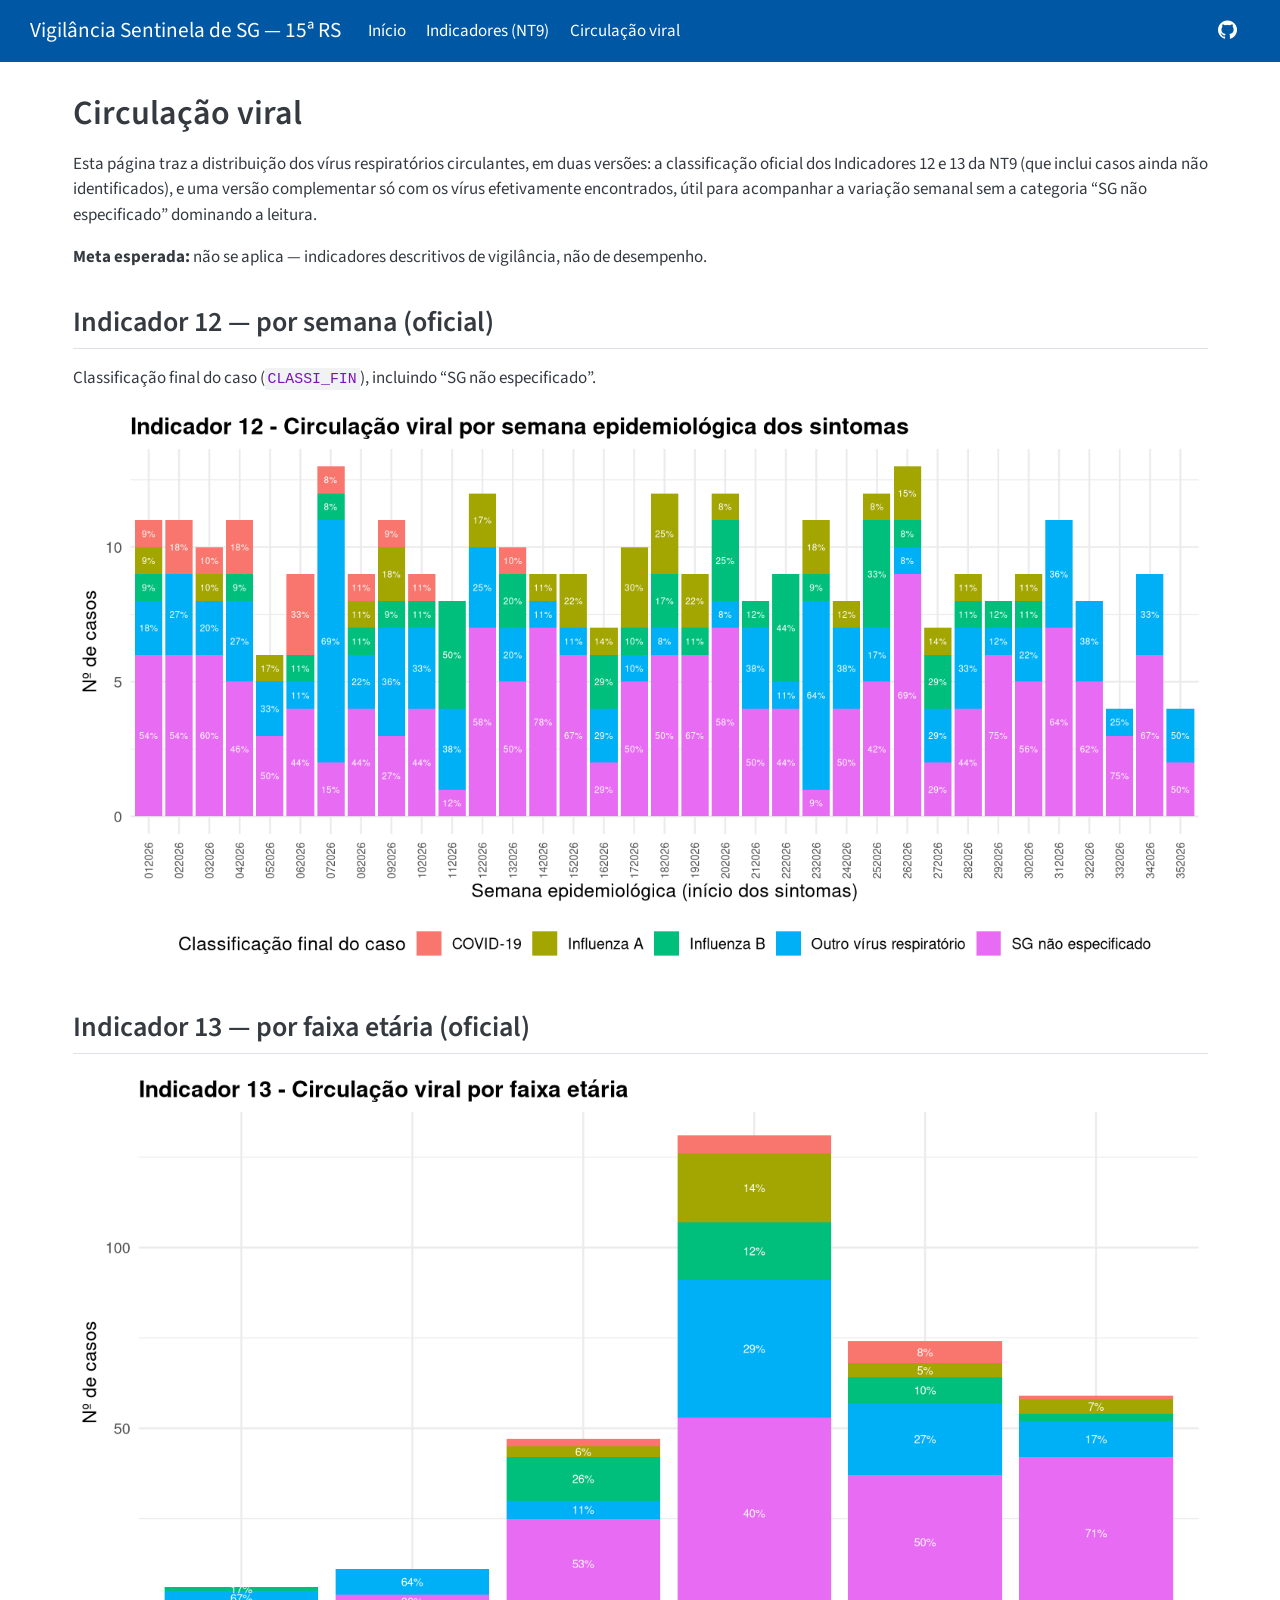
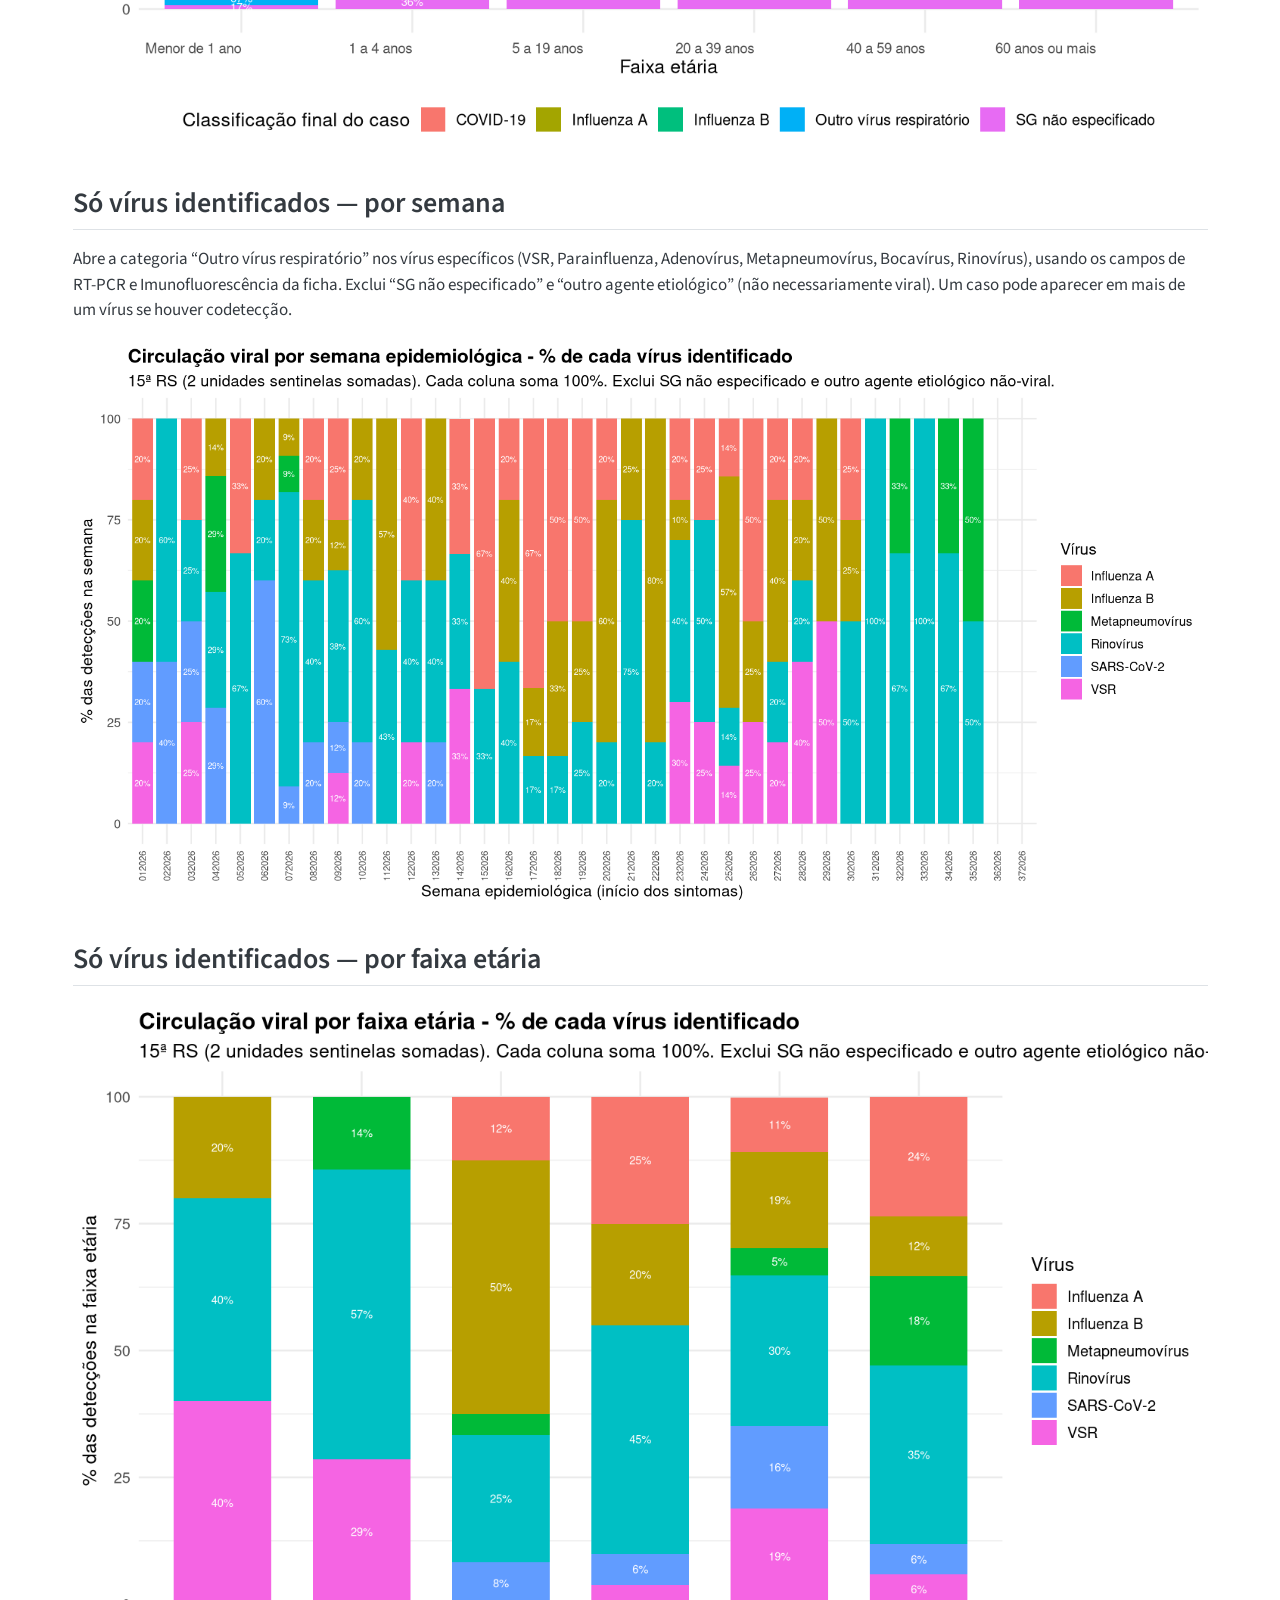
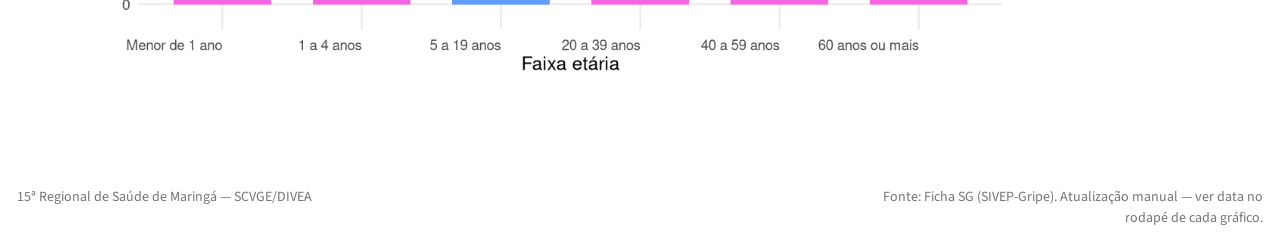
==== commit 615b7c9a: "Base fora do ~/Work (anonimização em ~/SG_entrada -> ~/SG_dados) e Indicadores 1 e 10 pela Ficha de " ====
--- a/docs/circulacao-viral.html
+++ b/docs/circulacao-viral.html
@@ -2,7 +2,7 @@
 <html xmlns="http://www.w3.org/1999/xhtml" lang="en" xml:lang="en"><head>
 
 <meta charset="utf-8">
-<meta name="generator" content="quarto-1.10.18">
+<meta name="generator" content="quarto-1.10.19">
 
 <meta name="viewport" content="width=device-width, initial-scale=1.0, user-scalable=yes">
 
@@ -42,7 +42,7 @@
 <script src="site_libs/quarto-html/tippy.umd.min.js"></script>
 <script src="site_libs/quarto-html/anchor.min.js"></script>
 <link href="site_libs/quarto-html/tippy.css" rel="stylesheet">
-<link href="site_libs/quarto-html/quarto-syntax-highlighting-64a204ab8560d761af7679ceaba22944.css" rel="stylesheet" id="quarto-text-highlighting-styles">
+<link href="site_libs/quarto-html/quarto-syntax-highlighting-bf27225e3a48a9273f3daa8f8e829971.css" rel="stylesheet" id="quarto-text-highlighting-styles">
 <script src="site_libs/bootstrap/bootstrap.min.js"></script>
 <link href="site_libs/bootstrap/bootstrap-icons.css" rel="stylesheet">
 <link href="site_libs/bootstrap/bootstrap-221fb94c3ec07aa7e68c2d5abc4fc18e.min.css" rel="stylesheet" append-hash="true" id="quarto-bootstrap" data-mode="light">
--- a/docs/site_libs/quarto-html/quarto-syntax-highlighting-bf27225e3a48a9273f3daa8f8e829971.css
+++ b/docs/site_libs/quarto-html/quarto-syntax-highlighting-bf27225e3a48a9273f3daa8f8e829971.css
@@ -0,0 +1,236 @@
+/* quarto syntax highlight colors */
+:root {
+  --quarto-hl-ot-color: #003B4F;
+  --quarto-hl-at-color: #657422;
+  --quarto-hl-ss-color: #20794D;
+  --quarto-hl-an-color: #5E5E5E;
+  --quarto-hl-fu-color: #4758AB;
+  --quarto-hl-st-color: #20794D;
+  --quarto-hl-cf-color: #003B4F;
+  --quarto-hl-op-color: #5E5E5E;
+  --quarto-hl-er-color: #AD0000;
+  --quarto-hl-bn-color: #AD0000;
+  --quarto-hl-al-color: #AD0000;
+  --quarto-hl-va-color: #111111;
+  --quarto-hl-bu-color: inherit;
+  --quarto-hl-ex-color: inherit;
+  --quarto-hl-pp-color: #AD0000;
+  --quarto-hl-in-color: #5E5E5E;
+  --quarto-hl-vs-color: #20794D;
+  --quarto-hl-wa-color: #5E5E5E;
+  --quarto-hl-do-color: #5E5E5E;
+  --quarto-hl-im-color: #00769E;
+  --quarto-hl-ch-color: #20794D;
+  --quarto-hl-dt-color: #AD0000;
+  --quarto-hl-fl-color: #AD0000;
+  --quarto-hl-co-color: #5E5E5E;
+  --quarto-hl-cv-color: #5E5E5E;
+  --quarto-hl-cn-color: #8f5902;
+  --quarto-hl-sc-color: #5E5E5E;
+  --quarto-hl-dv-color: #AD0000;
+  --quarto-hl-kw-color: #003B4F;
+}
+
+/* other quarto variables */
+:root {
+  --quarto-font-monospace: SFMono-Regular, Menlo, Monaco, Consolas, "Liberation Mono", "Courier New", monospace;
+}
+
+/* syntax highlight based on Pandoc's rules */
+pre > code.sourceCode > span {
+  color: #003B4F;
+}
+
+code.sourceCode > span {
+  color: #003B4F;
+}
+
+div.sourceCode,
+div.sourceCode pre.sourceCode {
+  color: #003B4F;
+}
+
+/* Normal */
+code span {
+  color: #003B4F;
+}
+
+/* Alert */
+code span.al {
+  color: #AD0000;
+  font-style: inherit;
+}
+
+/* Annotation */
+code span.an {
+  color: #5E5E5E;
+  font-style: inherit;
+}
+
+/* Attribute */
+code span.at {
+  color: #657422;
+  font-style: inherit;
+}
+
+/* BaseN */
+code span.bn {
+  color: #AD0000;
+  font-style: inherit;
+}
+
+/* BuiltIn */
+code span.bu {
+  font-style: inherit;
+}
+
+/* ControlFlow */
+code span.cf {
+  color: #003B4F;
+  font-weight: bold;
+  font-style: inherit;
+}
+
+/* Char */
+code span.ch {
+  color: #20794D;
+  font-style: inherit;
+}
+
+/* Constant */
+code span.cn {
+  color: #8f5902;
+  font-style: inherit;
+}
+
+/* Comment */
+code span.co {
+  color: #5E5E5E;
+  font-style: inherit;
+}
+
+/* CommentVar */
+code span.cv {
+  color: #5E5E5E;
+  font-style: italic;
+}
+
+/* Documentation */
+code span.do {
+  color: #5E5E5E;
+  font-style: italic;
+}
+
+/* DataType */
+code span.dt {
+  color: #AD0000;
+  font-style: inherit;
+}
+
+/* DecVal */
+code span.dv {
+  color: #AD0000;
+  font-style: inherit;
+}
+
+/* Error */
+code span.er {
+  color: #AD0000;
+  font-style: inherit;
+}
+
+/* Extension */
+code span.ex {
+  font-style: inherit;
+}
+
+/* Float */
+code span.fl {
+  color: #AD0000;
+  font-style: inherit;
+}
+
+/* Function */
+code span.fu {
+  color: #4758AB;
+  font-style: inherit;
+}
+
+/* Import */
+code span.im {
+  color: #00769E;
+  font-style: inherit;
+}
+
+/* Information */
+code span.in {
+  color: #5E5E5E;
+  font-style: inherit;
+}
+
+/* Keyword */
+code span.kw {
+  color: #003B4F;
+  font-weight: bold;
+  font-style: inherit;
+}
+
+/* Operator */
+code span.op {
+  color: #5E5E5E;
+  font-style: inherit;
+}
+
+/* Other */
+code span.ot {
+  color: #003B4F;
+  font-style: inherit;
+}
+
+/* Preprocessor */
+code span.pp {
+  color: #AD0000;
+  font-style: inherit;
+}
+
+/* SpecialChar */
+code span.sc {
+  color: #5E5E5E;
+  font-style: inherit;
+}
+
+/* SpecialString */
+code span.ss {
+  color: #20794D;
+  font-style: inherit;
+}
+
+/* String */
+code span.st {
+  color: #20794D;
+  font-style: inherit;
+}
+
+/* Variable */
+code span.va {
+  color: #111111;
+  font-style: inherit;
+}
+
+/* VerbatimString */
+code span.vs {
+  color: #20794D;
+  font-style: inherit;
+}
+
+/* Warning */
+code span.wa {
+  color: #5E5E5E;
+  font-style: italic;
+}
+
+.prevent-inlining {
+  content: "</";
+}
+
+/*# sourceMappingURL=8be38f48d34c45af72792cbd699585e7.css.map */
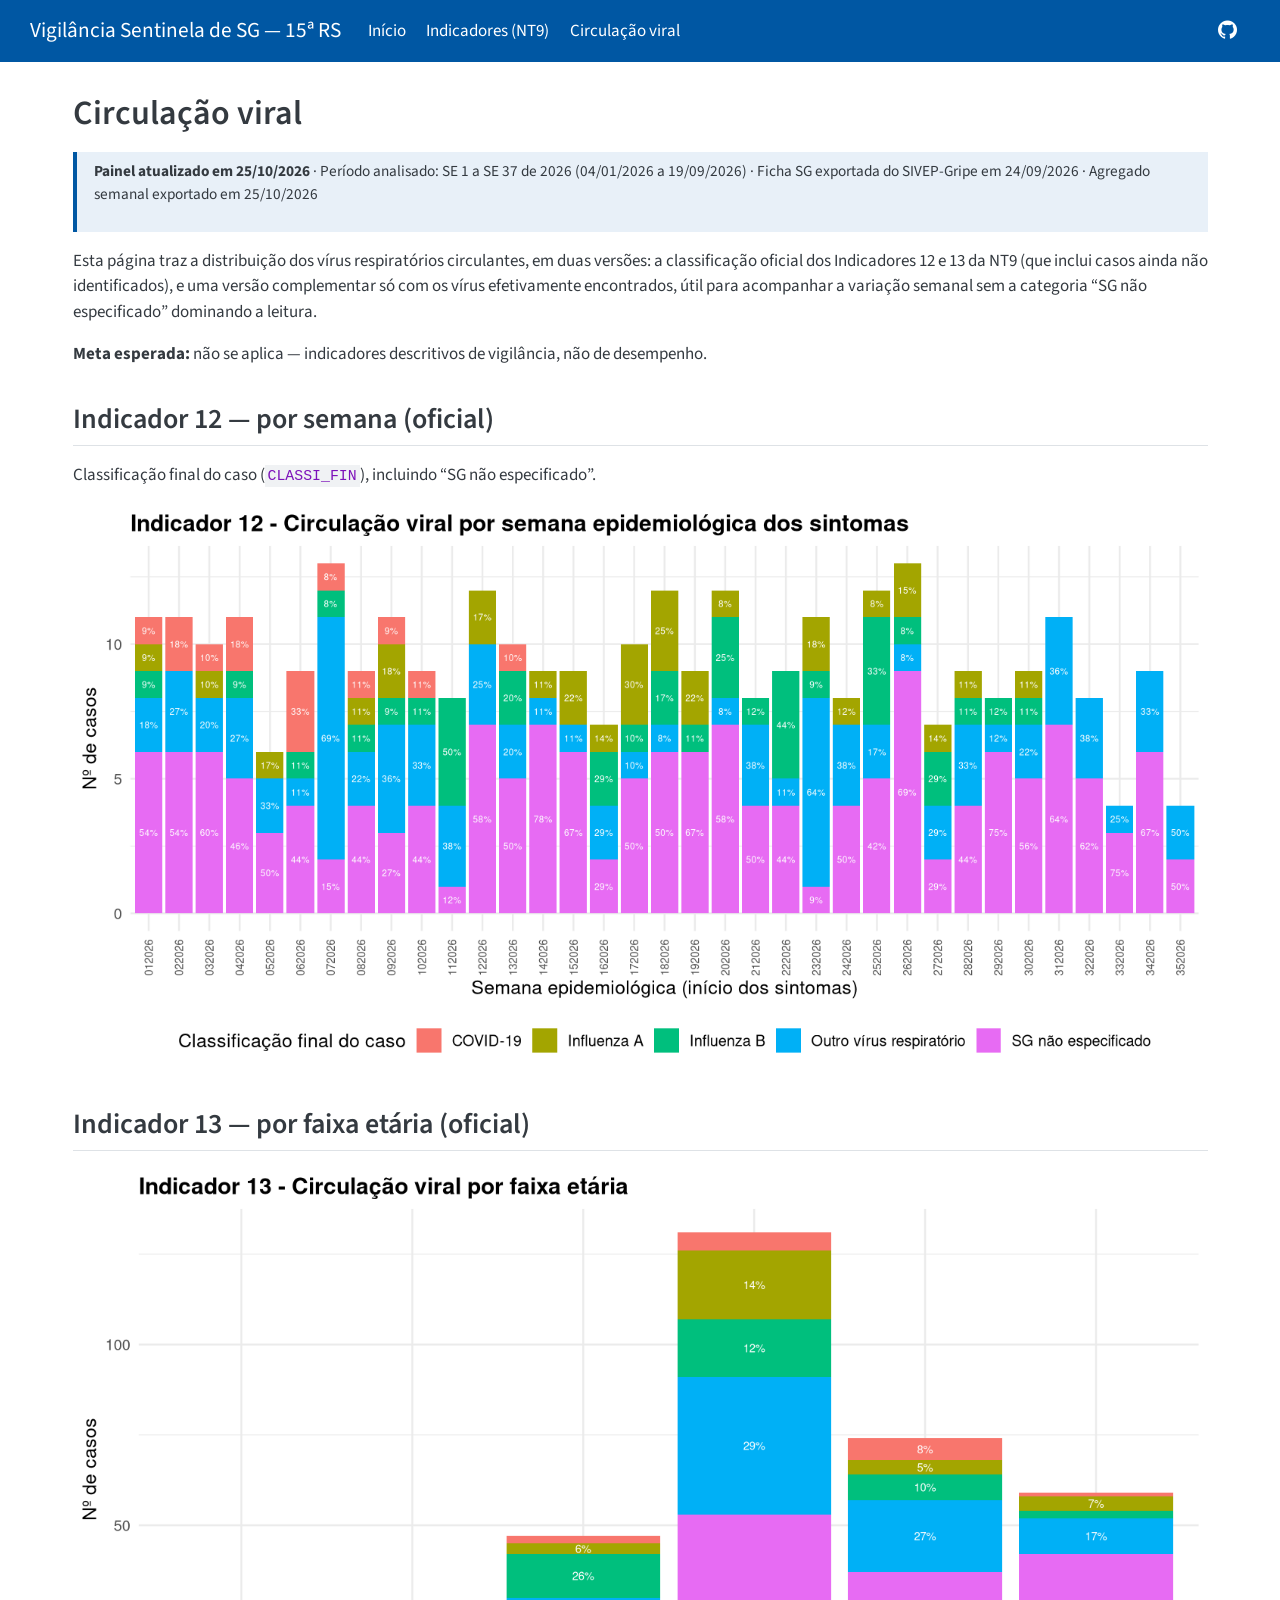
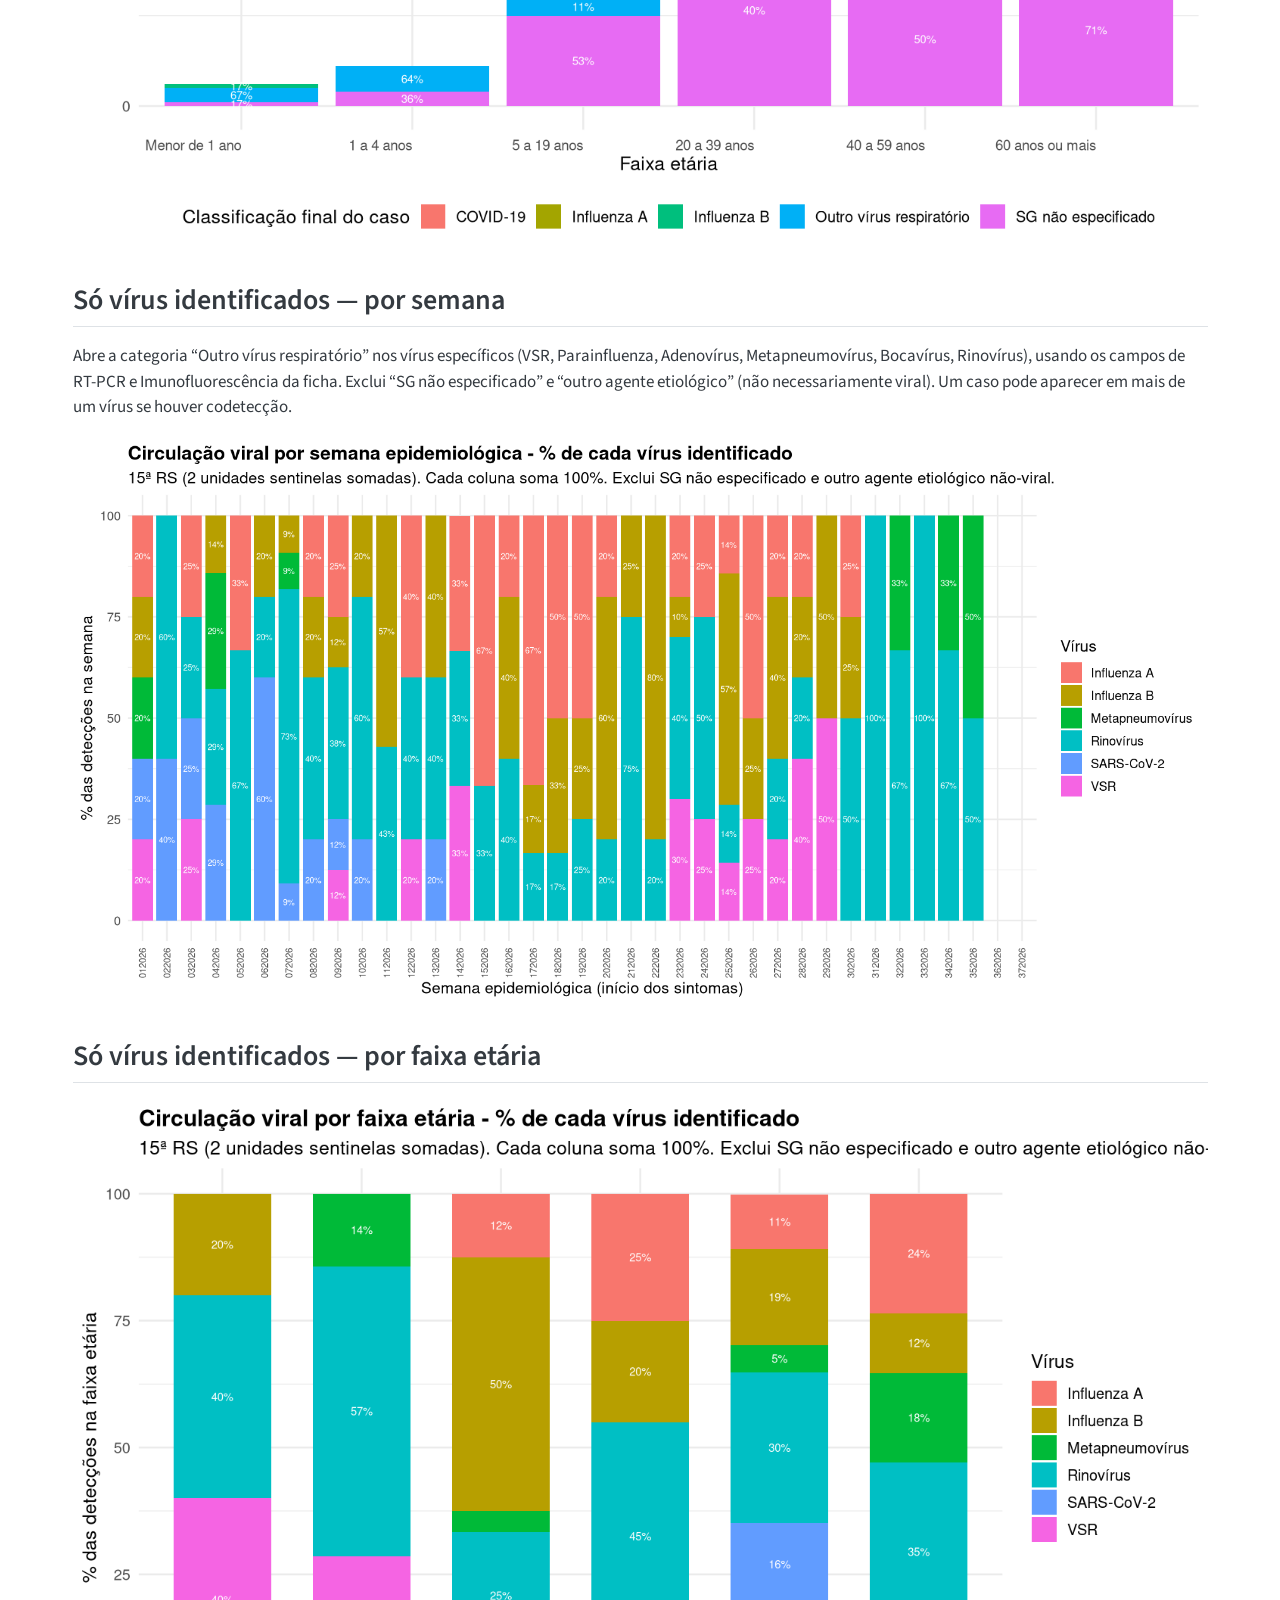
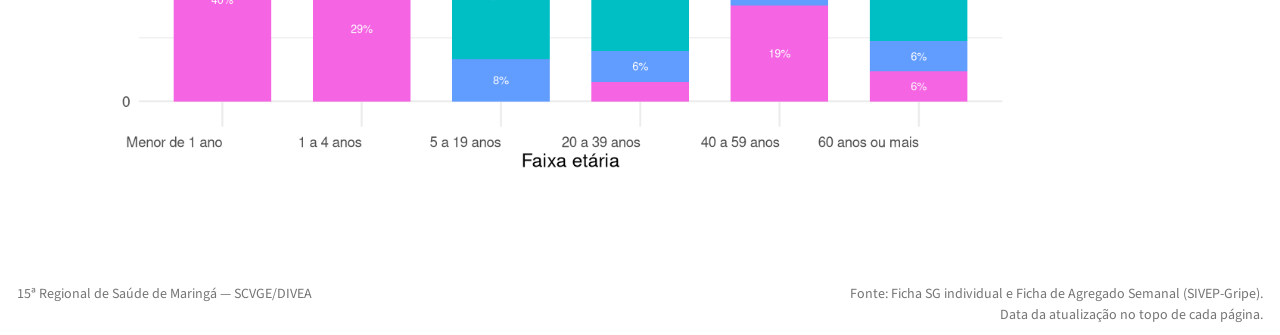
==== commit 2179524c: "Data de atualização, período e datas de exportação no topo das páginas Co-Authored-By: Claude Opus 5" ====
--- a/docs/circulacao-viral.html
+++ b/docs/circulacao-viral.html
@@ -148,6 +148,9 @@
 </header>
 
 
+<div class="atualizacao">
+<p><strong>Painel atualizado em 25/10/2026</strong> · Período analisado: SE 1 a SE 37 de 2026 (04/01/2026 a 19/09/2026) · Ficha SG exportada do SIVEP-Gripe em 24/09/2026 · Agregado semanal exportado em 25/10/2026</p>
+</div>
 <p>Esta página traz a distribuição dos vírus respiratórios circulantes, em duas versões: a classificação oficial dos Indicadores 12 e 13 da NT9 (que inclui casos ainda não identificados), e uma versão complementar só com os vírus efetivamente encontrados, útil para acompanhar a variação semanal sem a categoria “SG não especificado” dominando a leitura.</p>
 <p><strong>Meta esperada:</strong> não se aplica — indicadores descritivos de vigilância, não de desempenho.</p>
 <section id="indicador-12-por-semana-oficial" class="level2">
@@ -582,7 +585,7 @@
       &nbsp;
     </div>
     <div class="nav-footer-right">
-<p>Fonte: Ficha SG (SIVEP-Gripe). Atualização manual — ver data no rodapé de cada gráfico.</p>
+<p>Fonte: Ficha SG individual e Ficha de Agregado Semanal (SIVEP-Gripe). Data da atualização no topo de cada página.</p>
 </div>
   </div>
 </footer>
--- a/docs/styles.css
+++ b/docs/styles.css
@@ -31,3 +31,12 @@
   margin: 1rem 0;
   font-size: 0.92rem;
 }
+
+/* Faixa com a data de atualização, no topo de cada página (_atualizacao.qmd) */
+.atualizacao {
+  background-color: #e8f0f8;
+  border-left: 4px solid #0057A3;
+  padding: 0.5rem 1rem;
+  margin: 0 0 1rem 0;
+  font-size: 0.9rem;
+}
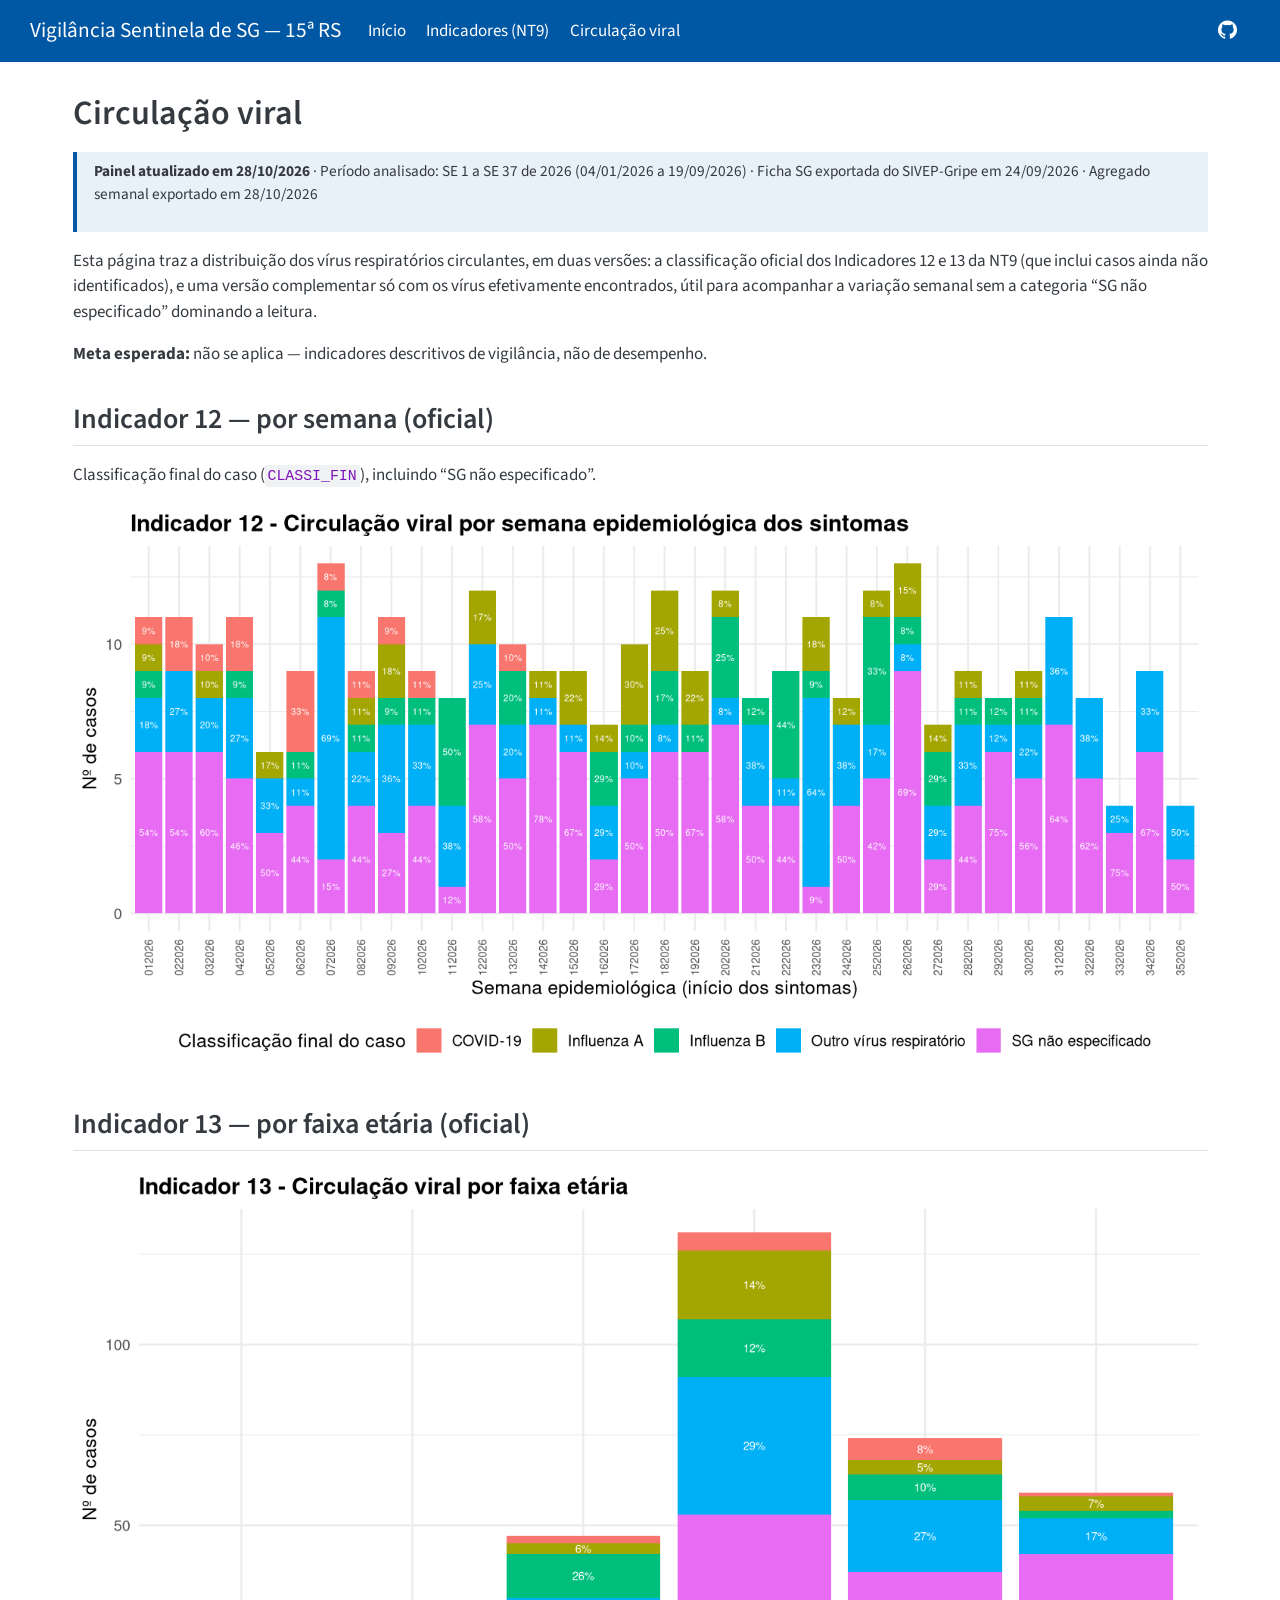
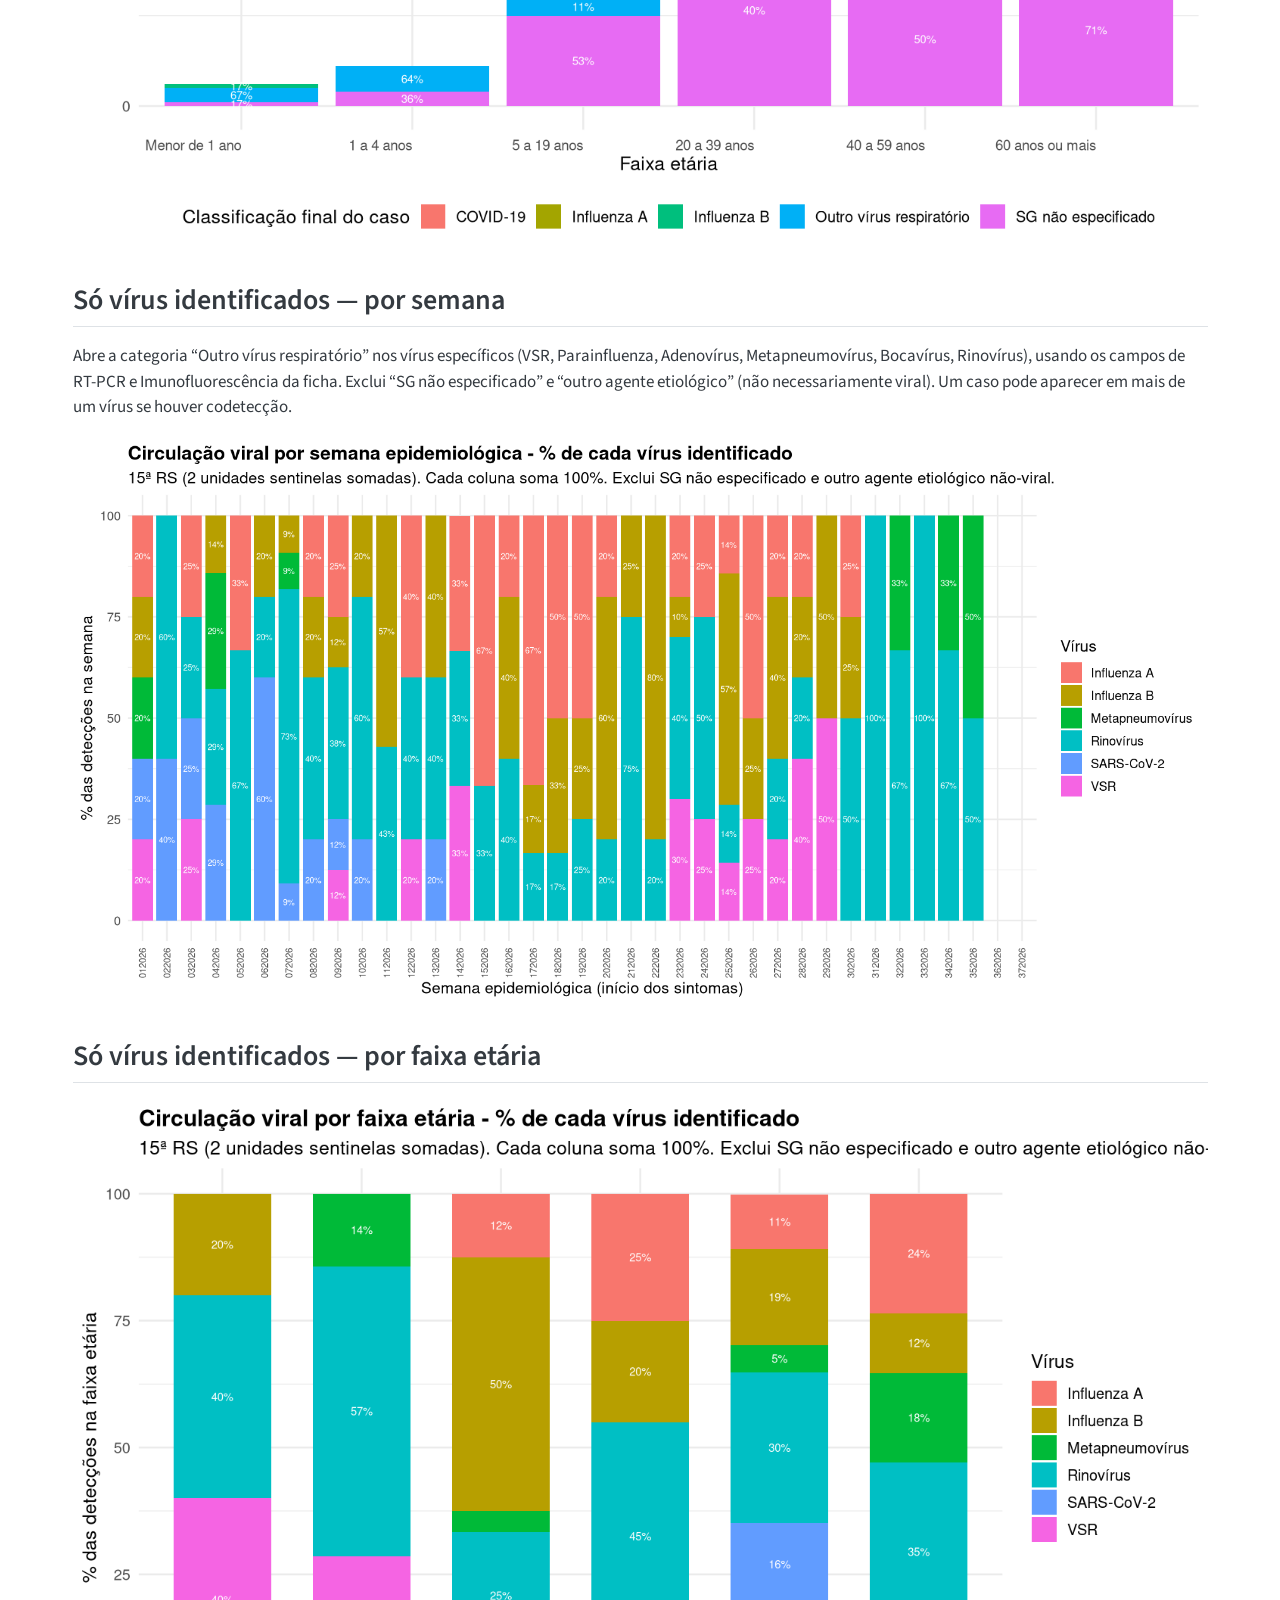
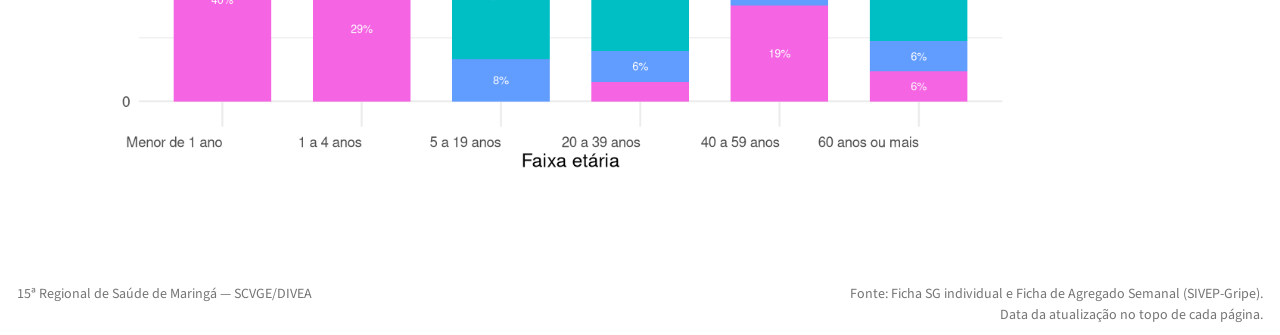
==== commit 347902d7: "Atualiza indicadores SG - 2026-10-28 13:17" ====
--- a/docs/circulacao-viral.html
+++ b/docs/circulacao-viral.html
@@ -149,7 +149,7 @@
 
 
 <div class="atualizacao">
-<p><strong>Painel atualizado em 25/10/2026</strong> · Período analisado: SE 1 a SE 37 de 2026 (04/01/2026 a 19/09/2026) · Ficha SG exportada do SIVEP-Gripe em 24/09/2026 · Agregado semanal exportado em 25/10/2026</p>
+<p><strong>Painel atualizado em 28/10/2026</strong> · Período analisado: SE 1 a SE 37 de 2026 (04/01/2026 a 19/09/2026) · Ficha SG exportada do SIVEP-Gripe em 24/09/2026 · Agregado semanal exportado em 28/10/2026</p>
 </div>
 <p>Esta página traz a distribuição dos vírus respiratórios circulantes, em duas versões: a classificação oficial dos Indicadores 12 e 13 da NT9 (que inclui casos ainda não identificados), e uma versão complementar só com os vírus efetivamente encontrados, útil para acompanhar a variação semanal sem a categoria “SG não especificado” dominando a leitura.</p>
 <p><strong>Meta esperada:</strong> não se aplica — indicadores descritivos de vigilância, não de desempenho.</p>
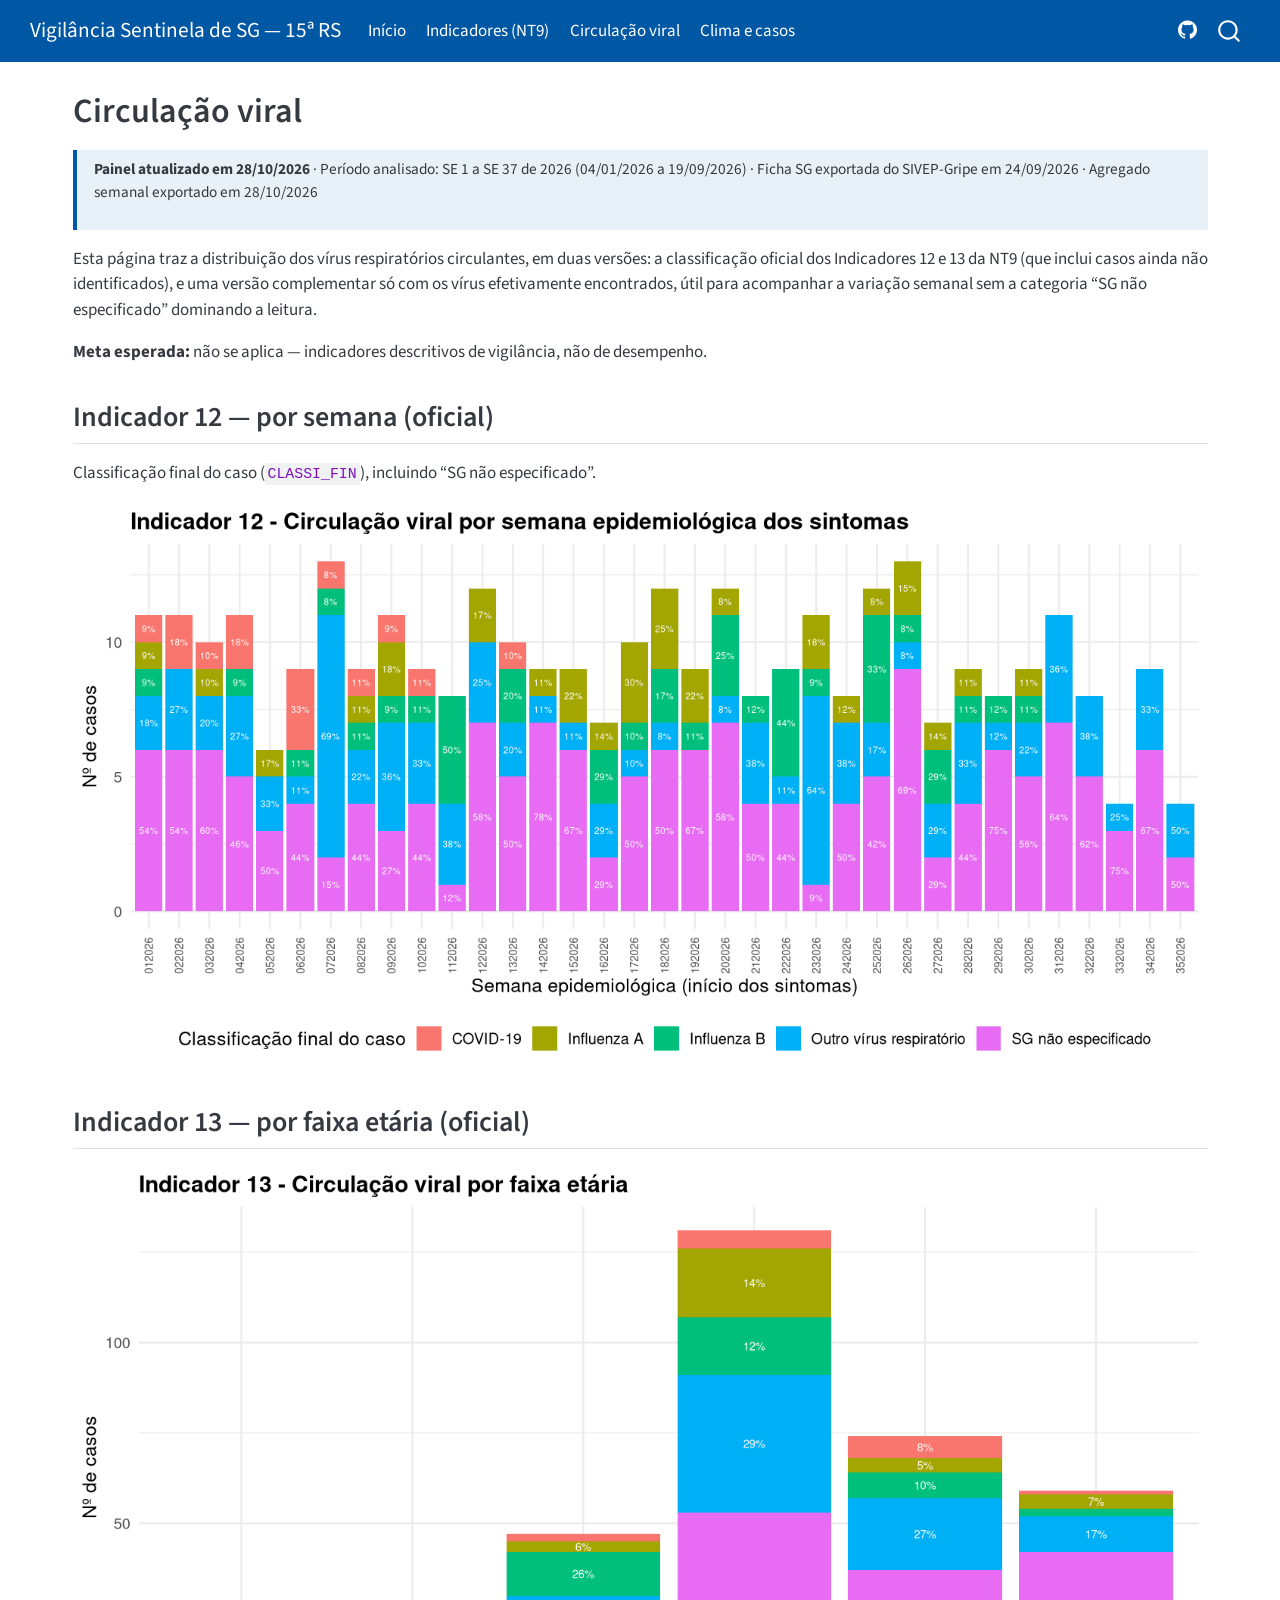
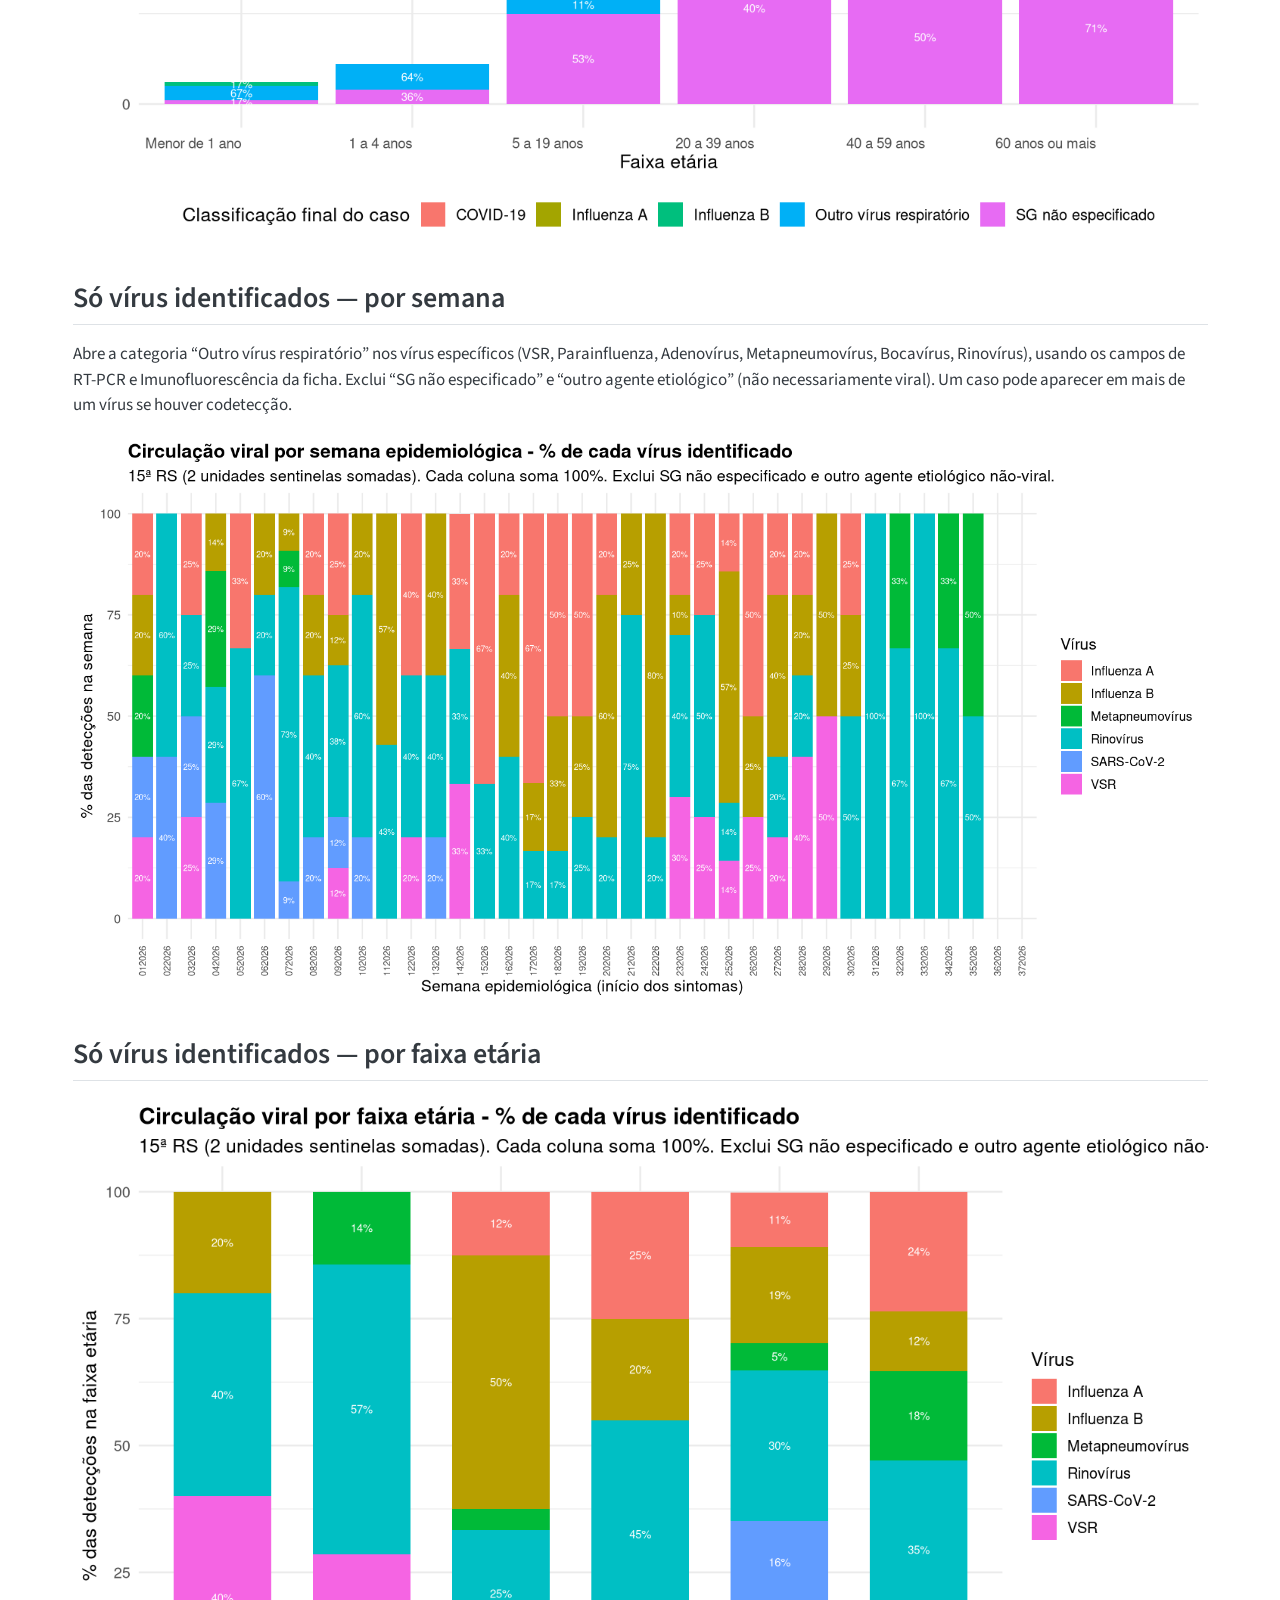
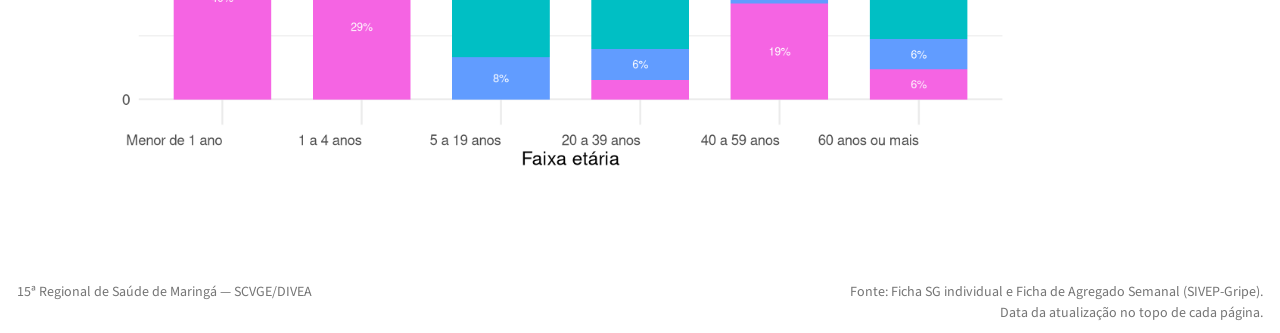
==== commit d0fcb3bd: "Adiciona página Clima e casos Cruza a % de atendimentos por SG (Ficha de Agregado Semanal) com clima" ====
--- a/docs/circulacao-viral.html
+++ b/docs/circulacao-viral.html
@@ -2,23 +2,17 @@
 <html xmlns="http://www.w3.org/1999/xhtml" lang="en" xml:lang="en"><head>
 
 <meta charset="utf-8">
-<meta name="generator" content="quarto-1.10.19">
+<meta name="generator" content="quarto-1.8.27">
 
 <meta name="viewport" content="width=device-width, initial-scale=1.0, user-scalable=yes">
 
 
 <title>Circulação viral – Vigilância Sentinela de SG — 15ª RS</title>
 <style>
-/* Default styles provided by pandoc.
-** See https://pandoc.org/MANUAL.html#variables-for-html for config info.
-*/
+code{white-space: pre-wrap;}
 span.smallcaps{font-variant: small-caps;}
-div.columns{display: flex; gap: 1.5em;}
-div.column{flex: auto;}
-@media screen {
-div.columns{gap: min(4vw, 1.5em);}
-div.column{overflow-x: auto;}
-}
+div.columns{display: flex; gap: min(4vw, 1.5em);}
+div.column{flex: auto; overflow-x: auto;}
 div.hanging-indent{margin-left: 1.5em; text-indent: -1.5em;}
 ul.task-list{list-style: none;}
 ul.task-list li input[type="checkbox"] {
@@ -38,14 +32,15 @@
 <meta name="quarto:offset" content="./">
 <script src="site_libs/quarto-html/quarto.js" type="module"></script>
 <script src="site_libs/quarto-html/tabsets/tabsets.js" type="module"></script>
+<script src="site_libs/quarto-html/axe/axe-check.js" type="module"></script>
 <script src="site_libs/quarto-html/popper.min.js"></script>
 <script src="site_libs/quarto-html/tippy.umd.min.js"></script>
 <script src="site_libs/quarto-html/anchor.min.js"></script>
 <link href="site_libs/quarto-html/tippy.css" rel="stylesheet">
-<link href="site_libs/quarto-html/quarto-syntax-highlighting-bf27225e3a48a9273f3daa8f8e829971.css" rel="stylesheet" id="quarto-text-highlighting-styles">
+<link href="site_libs/quarto-html/quarto-syntax-highlighting-ed96de9b727972fe78a7b5d16c58bf87.css" rel="stylesheet" id="quarto-text-highlighting-styles">
 <script src="site_libs/bootstrap/bootstrap.min.js"></script>
 <link href="site_libs/bootstrap/bootstrap-icons.css" rel="stylesheet">
-<link href="site_libs/bootstrap/bootstrap-221fb94c3ec07aa7e68c2d5abc4fc18e.min.css" rel="stylesheet" append-hash="true" id="quarto-bootstrap" data-mode="light">
+<link href="site_libs/bootstrap/bootstrap-f245066ca199b7326ac6b360085ddf3a.min.css" rel="stylesheet" append-hash="true" id="quarto-bootstrap" data-mode="light">
 <script id="quarto-search-options" type="application/json">{
   "location": "navbar",
   "copy-button": false,
@@ -107,6 +102,10 @@
     <a class="nav-link active" href="./circulacao-viral.html" aria-current="page"> 
 <span class="menu-text">Circulação viral</span></a>
   </li>  
+  <li class="nav-item">
+    <a class="nav-link" href="./clima-casos.html"> 
+<span class="menu-text">Clima e casos</span></a>
+  </li>  
 </ul>
             <ul class="navbar-nav navbar-nav-scroll ms-auto">
   <li class="nav-item compact">
--- a/docs/site_libs/quarto-html/quarto-syntax-highlighting-ed96de9b727972fe78a7b5d16c58bf87.css
+++ b/docs/site_libs/quarto-html/quarto-syntax-highlighting-ed96de9b727972fe78a7b5d16c58bf87.css
@@ -0,0 +1,236 @@
+/* quarto syntax highlight colors */
+:root {
+  --quarto-hl-ot-color: #003B4F;
+  --quarto-hl-at-color: #657422;
+  --quarto-hl-ss-color: #20794D;
+  --quarto-hl-an-color: #5E5E5E;
+  --quarto-hl-fu-color: #4758AB;
+  --quarto-hl-st-color: #20794D;
+  --quarto-hl-cf-color: #003B4F;
+  --quarto-hl-op-color: #5E5E5E;
+  --quarto-hl-er-color: #AD0000;
+  --quarto-hl-bn-color: #AD0000;
+  --quarto-hl-al-color: #AD0000;
+  --quarto-hl-va-color: #111111;
+  --quarto-hl-bu-color: inherit;
+  --quarto-hl-ex-color: inherit;
+  --quarto-hl-pp-color: #AD0000;
+  --quarto-hl-in-color: #5E5E5E;
+  --quarto-hl-vs-color: #20794D;
+  --quarto-hl-wa-color: #5E5E5E;
+  --quarto-hl-do-color: #5E5E5E;
+  --quarto-hl-im-color: #00769E;
+  --quarto-hl-ch-color: #20794D;
+  --quarto-hl-dt-color: #AD0000;
+  --quarto-hl-fl-color: #AD0000;
+  --quarto-hl-co-color: #5E5E5E;
+  --quarto-hl-cv-color: #5E5E5E;
+  --quarto-hl-cn-color: #8f5902;
+  --quarto-hl-sc-color: #5E5E5E;
+  --quarto-hl-dv-color: #AD0000;
+  --quarto-hl-kw-color: #003B4F;
+}
+
+/* other quarto variables */
+:root {
+  --quarto-font-monospace: SFMono-Regular, Menlo, Monaco, Consolas, "Liberation Mono", "Courier New", monospace;
+}
+
+/* syntax highlight based on Pandoc's rules */
+pre > code.sourceCode > span {
+  color: #003B4F;
+}
+
+code.sourceCode > span {
+  color: #003B4F;
+}
+
+div.sourceCode,
+div.sourceCode pre.sourceCode {
+  color: #003B4F;
+}
+
+/* Normal */
+code span {
+  color: #003B4F;
+}
+
+/* Alert */
+code span.al {
+  color: #AD0000;
+  font-style: inherit;
+}
+
+/* Annotation */
+code span.an {
+  color: #5E5E5E;
+  font-style: inherit;
+}
+
+/* Attribute */
+code span.at {
+  color: #657422;
+  font-style: inherit;
+}
+
+/* BaseN */
+code span.bn {
+  color: #AD0000;
+  font-style: inherit;
+}
+
+/* BuiltIn */
+code span.bu {
+  font-style: inherit;
+}
+
+/* ControlFlow */
+code span.cf {
+  color: #003B4F;
+  font-weight: bold;
+  font-style: inherit;
+}
+
+/* Char */
+code span.ch {
+  color: #20794D;
+  font-style: inherit;
+}
+
+/* Constant */
+code span.cn {
+  color: #8f5902;
+  font-style: inherit;
+}
+
+/* Comment */
+code span.co {
+  color: #5E5E5E;
+  font-style: inherit;
+}
+
+/* CommentVar */
+code span.cv {
+  color: #5E5E5E;
+  font-style: italic;
+}
+
+/* Documentation */
+code span.do {
+  color: #5E5E5E;
+  font-style: italic;
+}
+
+/* DataType */
+code span.dt {
+  color: #AD0000;
+  font-style: inherit;
+}
+
+/* DecVal */
+code span.dv {
+  color: #AD0000;
+  font-style: inherit;
+}
+
+/* Error */
+code span.er {
+  color: #AD0000;
+  font-style: inherit;
+}
+
+/* Extension */
+code span.ex {
+  font-style: inherit;
+}
+
+/* Float */
+code span.fl {
+  color: #AD0000;
+  font-style: inherit;
+}
+
+/* Function */
+code span.fu {
+  color: #4758AB;
+  font-style: inherit;
+}
+
+/* Import */
+code span.im {
+  color: #00769E;
+  font-style: inherit;
+}
+
+/* Information */
+code span.in {
+  color: #5E5E5E;
+  font-style: inherit;
+}
+
+/* Keyword */
+code span.kw {
+  color: #003B4F;
+  font-weight: bold;
+  font-style: inherit;
+}
+
+/* Operator */
+code span.op {
+  color: #5E5E5E;
+  font-style: inherit;
+}
+
+/* Other */
+code span.ot {
+  color: #003B4F;
+  font-style: inherit;
+}
+
+/* Preprocessor */
+code span.pp {
+  color: #AD0000;
+  font-style: inherit;
+}
+
+/* SpecialChar */
+code span.sc {
+  color: #5E5E5E;
+  font-style: inherit;
+}
+
+/* SpecialString */
+code span.ss {
+  color: #20794D;
+  font-style: inherit;
+}
+
+/* String */
+code span.st {
+  color: #20794D;
+  font-style: inherit;
+}
+
+/* Variable */
+code span.va {
+  color: #111111;
+  font-style: inherit;
+}
+
+/* VerbatimString */
+code span.vs {
+  color: #20794D;
+  font-style: inherit;
+}
+
+/* Warning */
+code span.wa {
+  color: #5E5E5E;
+  font-style: italic;
+}
+
+.prevent-inlining {
+  content: "</";
+}
+
+/*# sourceMappingURL=0920dd6d7437995b8cdf7429764427b1.css.map */
